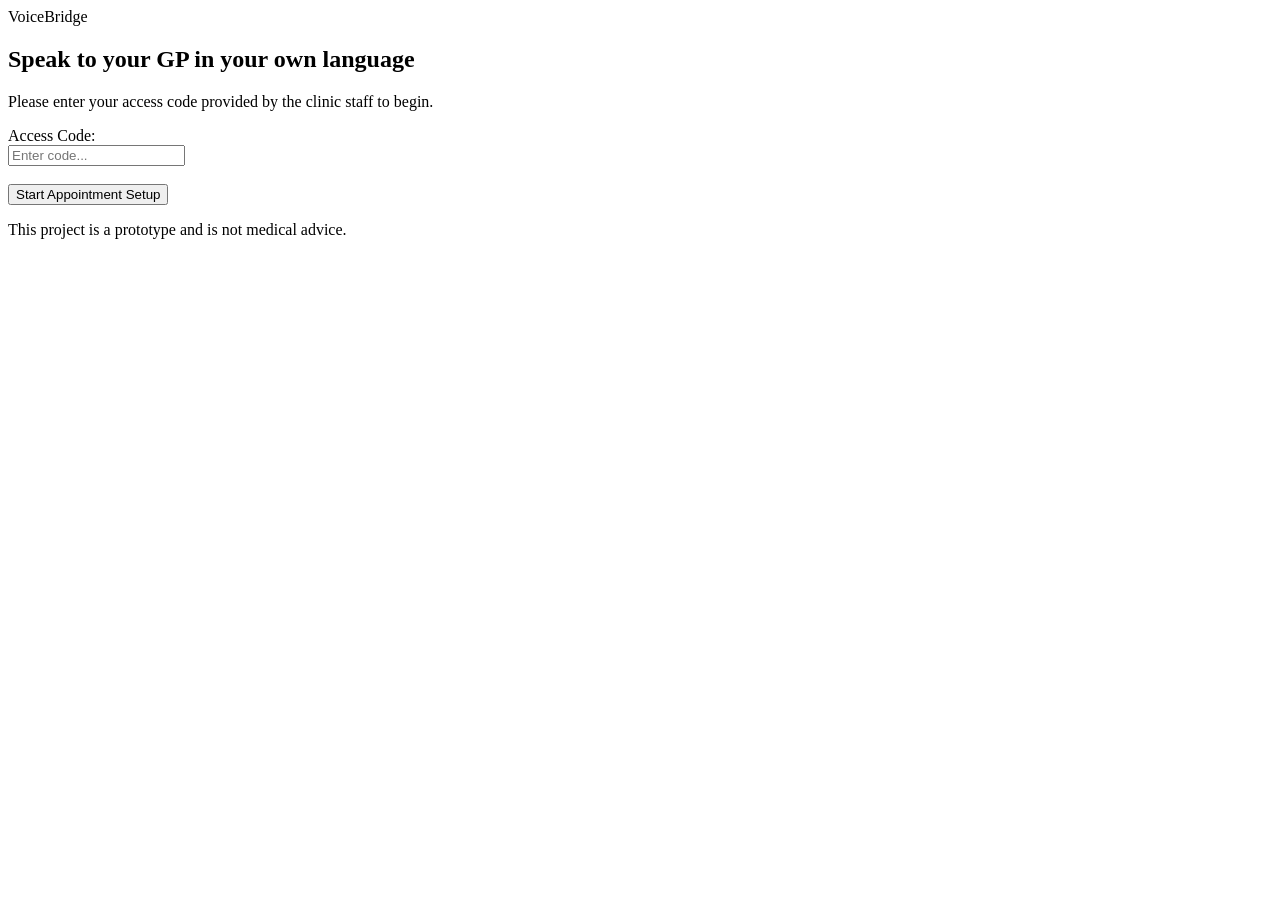
==== frontend/index.html @ 6bc1e1c5 "Add files via upload" ====
<!DOCTYPE html>
<html lang="en">
<head>
  <meta charset="UTF-8">
  <meta name="viewport" content="width=device-width, initial-scale=1.0">
  <link rel="stylesheet" href="styles.css">
  <title>VoiceBridge - Access</title>
</head>
<body>

  <!-- HEADER -->
  <header>
    <nav>
      <span>VoiceBridge</span>
    </nav>
  </header>



  <!-- MAIN CONTENT -->
  <main>
    <section id="access-section">
      <h1>Speak to your GP in your own language</h1>
      <p>Please enter your access code provided by the clinic staff to begin.</p>
      
      <form action="setup.html" method="GET">
        <label for="access-code">Access Code:</label><br>
        <input type="text" id="access-code" name="code" placeholder="Enter code..." required><br><br>
        <button type="submit">Start Appointment Setup</button>
      </form>
    </section>
  </main>



  <!-- FOOTER -->
  <footer>
    <p>This project is a prototype and is not medical advice.</p>
  </footer>

</body>
</html>
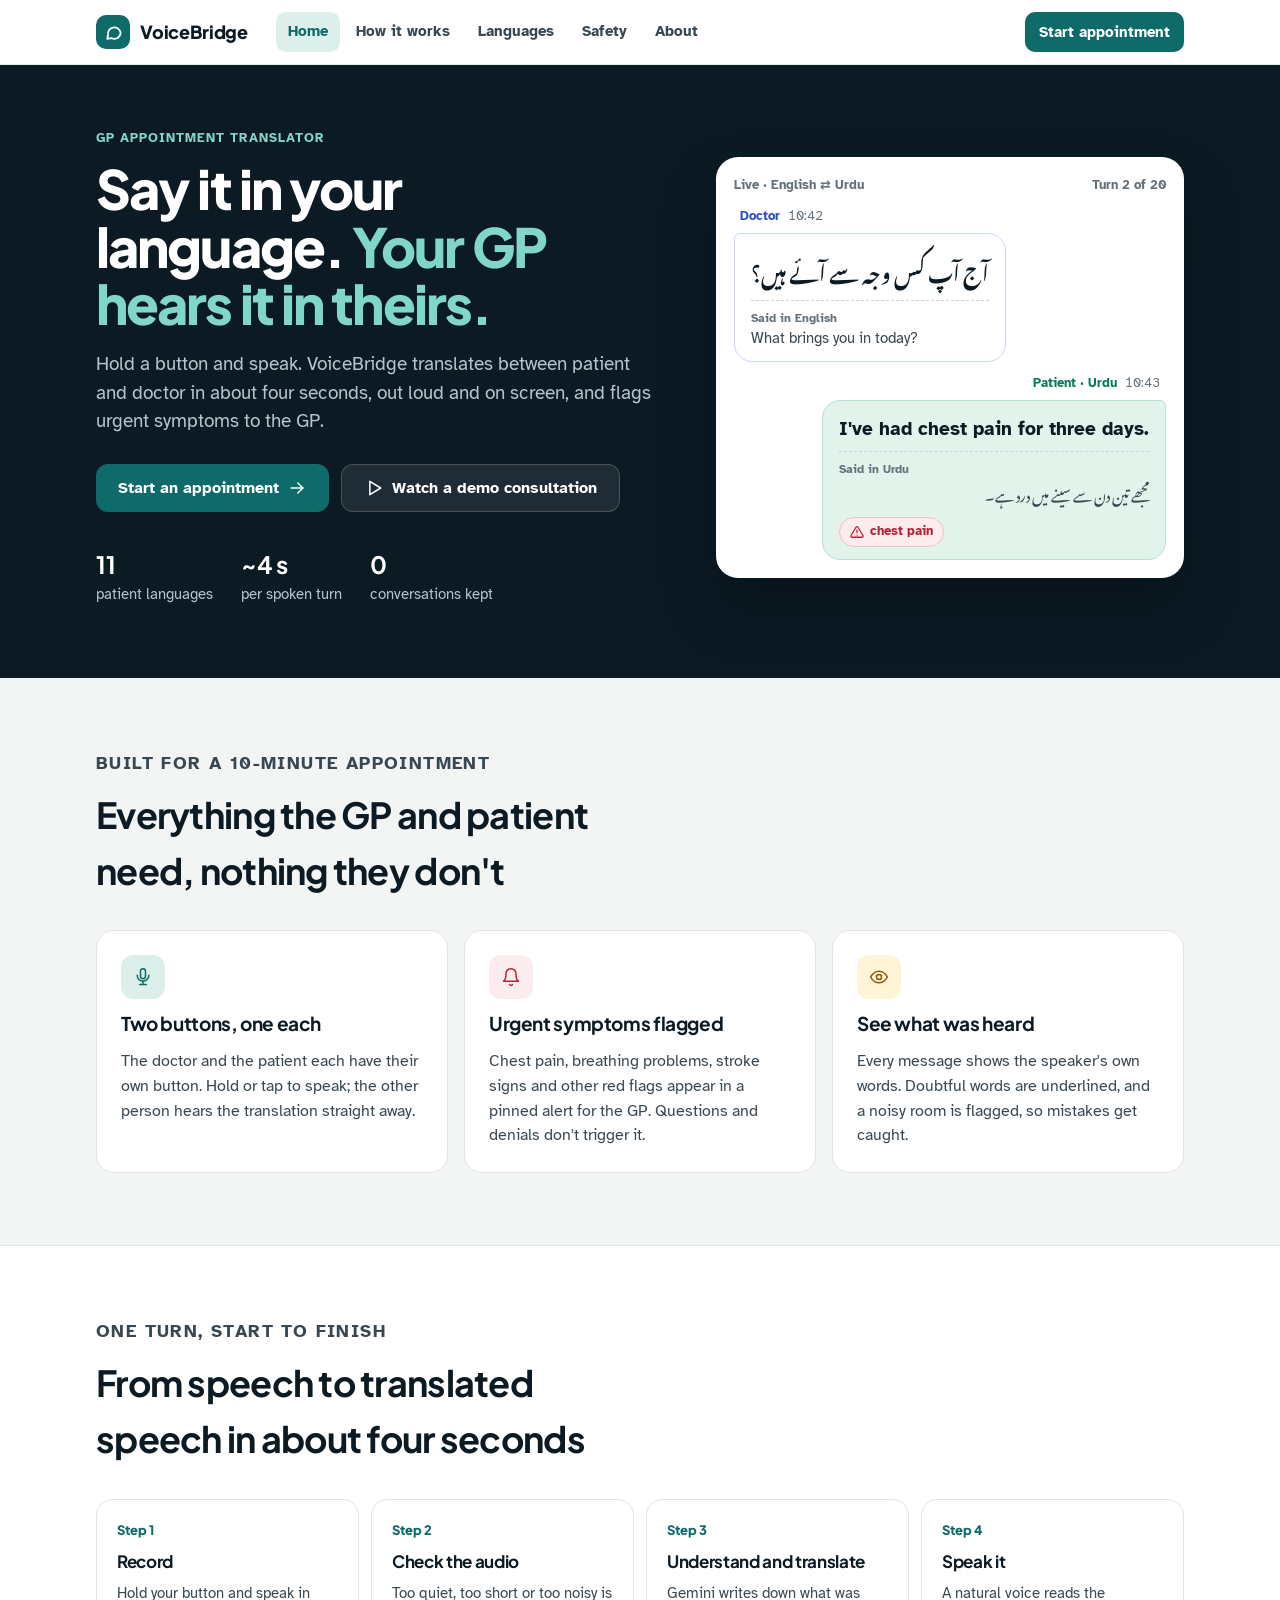
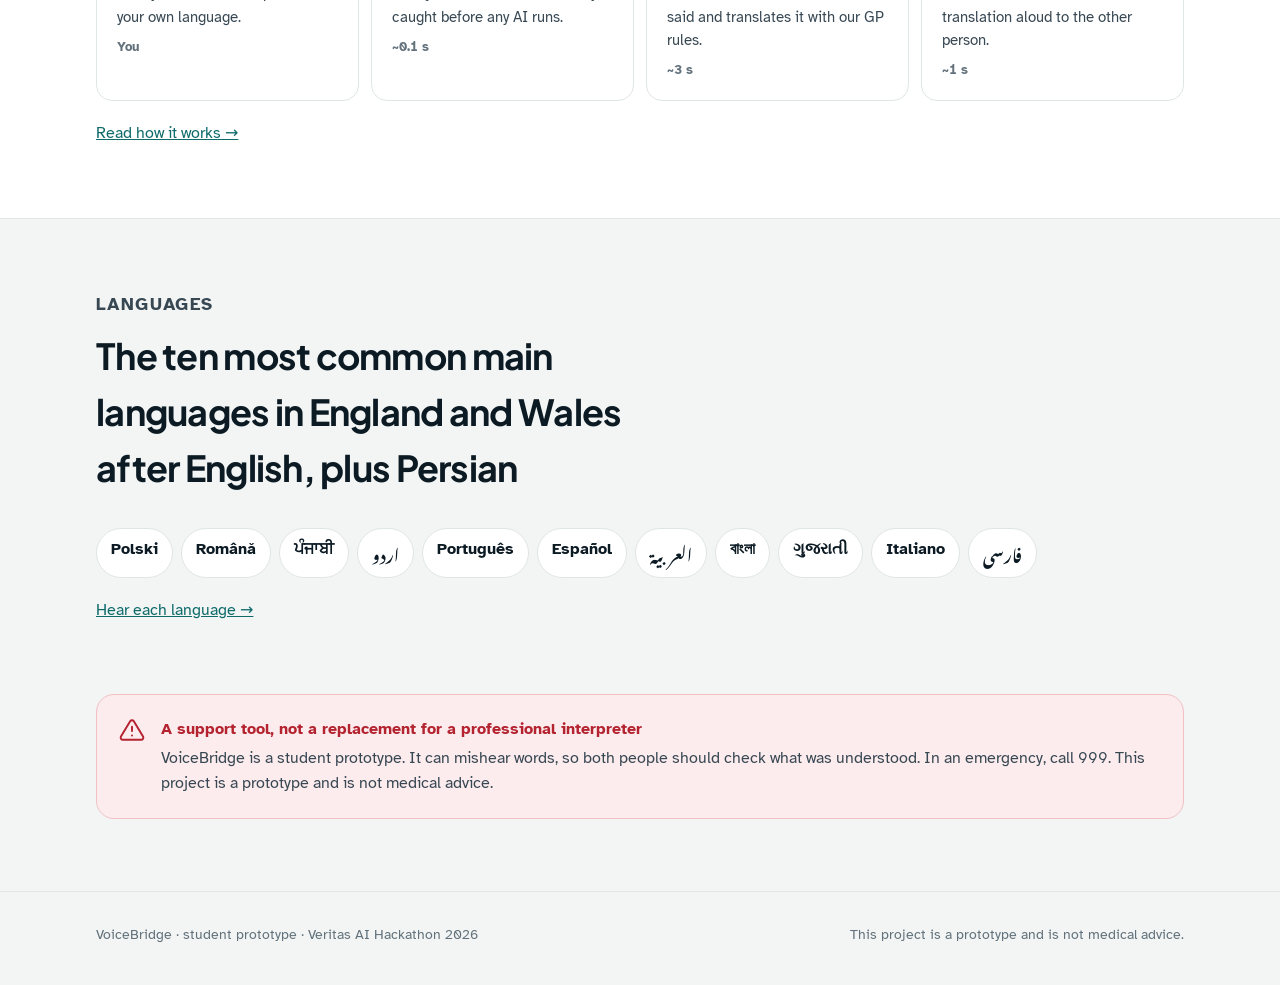
==== commit 815e06f2: "Frontend starting point + handoff guide; prompt fixes verified end to end - frontend/index.html: the" ====
--- a/frontend/index.html
+++ b/frontend/index.html
@@ -1,42 +1,944 @@
-<!DOCTYPE html>
-<html lang="en">
-<head>
-  <meta charset="UTF-8">
-  <meta name="viewport" content="width=device-width, initial-scale=1.0">
-  <link rel="stylesheet" href="styles.css">
-  <title>VoiceBridge - Access</title>
-</head>
-<body>
-
-  <!-- HEADER -->
-  <header>
-    <nav>
-      <span>VoiceBridge</span>
-    </nav>
-  </header>
-
-
-
-  <!-- MAIN CONTENT -->
-  <main>
-    <section id="access-section">
-      <h1>Speak to your GP in your own language</h1>
-      <p>Please enter your access code provided by the clinic staff to begin.</p>
-      
-      <form action="setup.html" method="GET">
-        <label for="access-code">Access Code:</label><br>
-        <input type="text" id="access-code" name="code" placeholder="Enter code..." required><br><br>
-        <button type="submit">Start Appointment Setup</button>
-      </form>
-    </section>
-  </main>
-
-
-
-  <!-- FOOTER -->
-  <footer>
-    <p>This project is a prototype and is not medical advice.</p>
-  </footer>
-
-</body>
-</html>+<!DOCTYPE html>
+<html lang="en">
+<head>
+<title>VoiceBridge Prototype</title>
+<meta name="claude:viewport-fit-sides" content="cover">
+<meta charset="UTF-8">
+<meta name="viewport" content="width=device-width, initial-scale=1, viewport-fit=cover">
+<link rel="preconnect" href="https://fonts.googleapis.com">
+<link rel="preconnect" href="https://fonts.gstatic.com" crossorigin>
+<link rel="stylesheet" href="https://fonts.googleapis.com/css2?family=Atkinson+Hyperlegible:wght@400;700&family=Plus+Jakarta+Sans:wght@500;600;700;800&family=Noto+Nastaliq+Urdu:wght@400;600&family=Noto+Sans+Arabic:wght@400;600&display=swap">
+<!--
+  VoiceBridge interactive prototype (multi-page). Demo mode by default.
+  USE_MOCK = false + serve as frontend/index.html from the backend = real API, mic and voices.
+  Pages (hash links): #home #how #languages #safety #about, app flow: #start #choose #consult #summary
+-->
+<style>
+/* Layout concept: a calm clinical product site; the appointment screen is a chat thread with a two-button dock. */
+:root{
+  --bg:#f2f5f4; --surface:#ffffff; --surface-2:#f7f9f8; --line:#dfe6e3; --line-2:#c9d4d0;
+  --ink:#0c1a24; --ink-2:#384853; --ink-3:#62717b;
+  --brand:#0f6b6a; --brand-2:#0a5453; --brand-soft:#dcefeb; --on-brand:#ffffff;
+  --doc:#2b4fbf; --doc-soft:#e9efff; --doc-line:#c9d6fb; --on-doc:#ffffff;
+  --pat:#0b7a5c; --pat-soft:#e2f3ec; --pat-line:#b9e0d0; --on-pat:#ffffff;
+  --urgent:#b42330; --urgent-soft:#fdecee; --urgent-line:#f1c0c5;
+  --warn:#865700; --warn-soft:#fff4d6; --warn-line:#efd9a0;
+  --rec:#d13c3c; --rec-soft:rgba(209,60,60,.14);
+  --hero:#0c1a24; --hero-ink:#ffffff; --hero-muted:#b6c4cd; --hero-accent:#7fd6c9; --hero-chip:rgba(255,255,255,.08);
+  --shadow:0 1px 2px rgba(12,26,36,.05),0 8px 24px rgba(12,26,36,.07);
+  --overlay:rgba(12,26,36,.45);
+  --focus:#e09b00;
+  --font:"Atkinson Hyperlegible",system-ui,-apple-system,"Segoe UI",Roboto,sans-serif;
+  --display:"Plus Jakarta Sans","Atkinson Hyperlegible",system-ui,sans-serif;
+  --rtl:"Noto Nastaliq Urdu","Noto Sans Arabic","Segoe UI",Tahoma,sans-serif;
+}
+@media (prefers-color-scheme: dark){ :root:not([data-theme="light"]){
+  --bg:#0b1418; --surface:#121e23; --surface-2:#17262c; --line:#24353c; --line-2:#31464e;
+  --ink:#e7eef0; --ink-2:#b4c3c9; --ink-3:#8698a1;
+  --brand:#41b6a9; --brand-2:#5ccabd; --brand-soft:#10302d; --on-brand:#06221f;
+  --doc:#8ea9ff; --doc-soft:#162140; --doc-line:#2b3c68; --on-doc:#0b1430;
+  --pat:#5fd0a9; --pat-soft:#0f2a22; --pat-line:#1f4a3b; --on-pat:#062019;
+  --urgent:#ff8b93; --urgent-soft:#3a1418; --urgent-line:#6b2a31;
+  --warn:#f2c25a; --warn-soft:#33270d; --warn-line:#5c4718;
+  --rec:#ff6b6b; --rec-soft:rgba(255,107,107,.16);
+  --hero:#0f2127; --hero-ink:#ffffff; --hero-muted:#a8bac2; --hero-accent:#7fd6c9; --hero-chip:rgba(255,255,255,.07);
+  --shadow:0 1px 2px rgba(0,0,0,.3),0 8px 24px rgba(0,0,0,.35); --overlay:rgba(0,0,0,.6); --focus:#ffc24d;
+  color-scheme:dark;
+}}
+:root[data-theme="dark"]{
+  --bg:#0b1418; --surface:#121e23; --surface-2:#17262c; --line:#24353c; --line-2:#31464e;
+  --ink:#e7eef0; --ink-2:#b4c3c9; --ink-3:#8698a1;
+  --brand:#41b6a9; --brand-2:#5ccabd; --brand-soft:#10302d; --on-brand:#06221f;
+  --doc:#8ea9ff; --doc-soft:#162140; --doc-line:#2b3c68; --on-doc:#0b1430;
+  --pat:#5fd0a9; --pat-soft:#0f2a22; --pat-line:#1f4a3b; --on-pat:#062019;
+  --urgent:#ff8b93; --urgent-soft:#3a1418; --urgent-line:#6b2a31;
+  --warn:#f2c25a; --warn-soft:#33270d; --warn-line:#5c4718;
+  --rec:#ff6b6b; --rec-soft:rgba(255,107,107,.16);
+  --hero:#0f2127; --hero-ink:#ffffff; --hero-muted:#a8bac2; --hero-accent:#7fd6c9; --hero-chip:rgba(255,255,255,.07);
+  --shadow:0 1px 2px rgba(0,0,0,.3),0 8px 24px rgba(0,0,0,.35); --overlay:rgba(0,0,0,.6); --focus:#ffc24d;
+  color-scheme:dark;
+}
+*{box-sizing:border-box}
+[hidden]{display:none!important}
+html{scroll-behavior:smooth}
+body{margin:0;background:var(--bg);color:var(--ink);font-family:var(--font);font-size:16px;line-height:1.55;-webkit-font-smoothing:antialiased}
+h1,h2,h3{font-family:var(--display);letter-spacing:-.02em;text-wrap:balance;margin:0;color:var(--ink)}
+p{margin:0}
+button{font:inherit;color:inherit;cursor:pointer;border:0;background:none;padding:0}
+a{color:var(--brand)}
+:focus-visible{outline:3px solid var(--focus);outline-offset:3px;border-radius:8px}
+.rtl,[dir="rtl"]{font-family:var(--rtl);line-height:2}
+.icon{width:20px;height:20px;flex:none;stroke:currentColor;fill:none;stroke-width:1.8;stroke-linecap:round;stroke-linejoin:round}
+.sr-only{position:absolute;width:1px;height:1px;overflow:hidden;clip:rect(0 0 0 0);white-space:nowrap}
+.wrap{max-width:1120px;margin:0 auto;padding-left:max(16px,env(safe-area-inset-left,0px));padding-right:max(16px,env(safe-area-inset-right,0px))}
+.view{display:none}
+.view.active{display:block}
+.muted{color:var(--ink-3)}
+.eyebrow{font-size:12.5px;font-weight:700;letter-spacing:.08em;text-transform:uppercase;color:var(--brand)}
+
+/* header */
+body::before{content:"";position:fixed;inset:0 0 auto;height:env(safe-area-inset-top,0px);z-index:30;background:var(--surface)}
+.site-head{position:sticky;top:env(safe-area-inset-top,0px);z-index:20;background:var(--surface);border-bottom:1px solid var(--line)}
+.site-head .wrap{display:flex;align-items:center;gap:16px;height:64px}
+.logo{display:flex;align-items:center;gap:10px;font-family:var(--display);font-weight:800;font-size:18px;color:var(--ink);text-decoration:none;letter-spacing:-.01em}
+.logo-mark{width:34px;height:34px;border-radius:10px;background:var(--brand);color:var(--on-brand);display:grid;place-items:center}
+.logo-mark .icon{width:19px;height:19px;stroke-width:2.2}
+.nav{display:flex;gap:4px;margin-left:12px}
+.nav a{padding:8px 12px;border-radius:10px;color:var(--ink-2);text-decoration:none;font-weight:700;font-size:15px}
+.nav a:hover{background:var(--surface-2);color:var(--ink)}
+.nav a[aria-current="page"]{color:var(--brand);background:var(--brand-soft)}
+.head-actions{margin-left:auto;display:flex;gap:8px;align-items:center}
+.menu-btn{display:none;width:42px;height:42px;border-radius:10px;border:1px solid var(--line-2);place-items:center}
+.mobile-nav{display:none;border-top:1px solid var(--line);background:var(--surface)}
+.mobile-nav.open{display:block}
+.mobile-nav a{display:block;padding:14px max(16px,env(safe-area-inset-left,0px));border-bottom:1px solid var(--line);color:var(--ink);text-decoration:none;font-weight:700}
+
+/* buttons */
+.btn{display:inline-flex;align-items:center;justify-content:center;gap:8px;min-height:48px;padding:0 22px;border-radius:12px;font-weight:700;font-size:16px;text-decoration:none;transition:background .15s,transform .05s,border-color .15s}
+.btn:active{transform:scale(.98)}
+.btn-primary{background:var(--brand);color:var(--on-brand)}
+.btn-primary:hover{background:var(--brand-2)}
+.btn-primary[disabled]{opacity:.6;cursor:wait}
+.btn-ghost{background:var(--surface);border:1px solid var(--line-2);color:var(--ink)}
+.btn-ghost:hover{border-color:var(--ink-3)}
+.btn-danger{background:var(--surface);border:1px solid var(--urgent-line);color:var(--urgent)}
+.btn-danger:hover{background:var(--urgent-soft)}
+.btn-sm{min-height:40px;padding:0 14px;font-size:14.5px;border-radius:10px}
+.btn-on-dark{background:var(--hero-chip);color:var(--hero-ink);border:1px solid rgba(255,255,255,.18)}
+.btn-on-dark:hover{background:rgba(255,255,255,.14)}
+.chip{display:inline-flex;align-items:center;gap:6px;min-height:30px;padding:0 12px;border-radius:999px;font-size:13px;font-weight:700;background:var(--surface);border:1px solid var(--line);color:var(--ink-2);white-space:nowrap}
+
+/* home */
+.hero{background:var(--hero);color:var(--hero-ink)}
+.hero .wrap{display:grid;grid-template-columns:1.1fr .9fr;gap:48px;align-items:center;padding-block:64px 72px}
+.hero h1{color:var(--hero-ink);font-size:clamp(34px,5vw,54px);line-height:1.06;letter-spacing:-.035em;font-weight:800}
+.hero h1 em{font-style:normal;color:var(--hero-accent)}
+.hero-sub{margin-top:18px;font-size:18.5px;color:var(--hero-muted);max-width:30em}
+.hero-cta{display:flex;gap:12px;flex-wrap:wrap;margin-top:28px}
+.hero-facts{display:flex;gap:28px;flex-wrap:wrap;margin-top:34px;color:var(--hero-muted);font-size:14.5px}
+.hero-facts strong{display:block;color:var(--hero-ink);font-family:var(--display);font-size:24px;letter-spacing:-.02em}
+.preview{background:var(--surface);color:var(--ink);border-radius:22px;padding:18px;box-shadow:0 30px 60px rgba(0,0,0,.25);display:flex;flex-direction:column;gap:12px}
+.preview-top{display:flex;justify-content:space-between;align-items:center;font-size:13px;color:var(--ink-3);font-weight:700}
+.section{padding-block:72px}
+.section-head{max-width:640px;margin-bottom:32px;display:grid;gap:10px}
+.section-head h2{font-size:clamp(26px,3.4vw,36px)}
+.section-head p{color:var(--ink-2);font-size:17.5px}
+.grid-3{display:grid;grid-template-columns:repeat(3,minmax(0,1fr));gap:16px}
+.grid-2{display:grid;grid-template-columns:repeat(2,minmax(0,1fr));gap:16px}
+.tile{background:var(--surface);border:1px solid var(--line);border-radius:18px;padding:24px;display:grid;gap:10px;align-content:start}
+.tile h3{font-size:19px}
+.tile p{color:var(--ink-2)}
+.tile-icon{width:44px;height:44px;border-radius:12px;display:grid;place-items:center;background:var(--brand-soft);color:var(--brand)}
+.tile-icon.red{background:var(--urgent-soft);color:var(--urgent)}
+.tile-icon.amber{background:var(--warn-soft);color:var(--warn)}
+.tile-icon.blue{background:var(--doc-soft);color:var(--doc)}
+.flow{display:grid;grid-template-columns:repeat(4,minmax(0,1fr));gap:12px;counter-reset:step}
+.flow-step{background:var(--surface);border:1px solid var(--line);border-radius:16px;padding:20px;display:grid;gap:8px;align-content:start;position:relative}
+.flow-step .n{font-family:var(--display);font-weight:800;font-size:13px;color:var(--brand)}
+.flow-step h3{font-size:17px}
+.flow-step p{color:var(--ink-2);font-size:15px}
+.flow-step .t{font-size:13px;font-weight:700;color:var(--ink-3);font-variant-numeric:tabular-nums}
+.lang-strip{display:flex;flex-wrap:wrap;gap:8px}
+.lang-pill{padding:8px 14px;border-radius:999px;background:var(--surface);border:1px solid var(--line);font-weight:700}
+.band{background:var(--surface);border-block:1px solid var(--line)}
+.callout{display:flex;gap:16px;align-items:flex-start;padding:22px;border-radius:18px;background:var(--urgent-soft);border:1px solid var(--urgent-line);color:var(--urgent)}
+.callout p{color:var(--ink-2)}
+.footer{padding-block:32px 40px;color:var(--ink-3);font-size:14px;border-top:1px solid var(--line)}
+.footer .wrap{display:flex;justify-content:space-between;gap:16px;flex-wrap:wrap}
+
+/* inner pages */
+.page-hero{padding-block:56px 24px}
+.page-hero h1{font-size:clamp(30px,4.4vw,44px);margin-top:8px}
+.page-hero p{margin-top:12px;color:var(--ink-2);font-size:18px;max-width:38em}
+.stat-row{display:grid;grid-template-columns:repeat(auto-fit,minmax(170px,1fr));gap:12px}
+.stat{background:var(--surface);border:1px solid var(--line);border-radius:16px;padding:18px}
+.stat small{display:block;color:var(--ink-3);font-size:13.5px}
+.stat strong{font-family:var(--display);font-size:26px;letter-spacing:-.02em;font-variant-numeric:tabular-nums}
+.compare{display:grid;grid-template-columns:repeat(2,minmax(0,1fr));gap:12px;margin-top:14px}
+.compare div{border-radius:12px;padding:12px 14px;font-size:14.5px}
+.compare .before{background:var(--urgent-soft);color:var(--urgent);border:1px solid var(--urgent-line)}
+.compare .after{background:var(--pat-soft);color:var(--pat);border:1px solid var(--pat-line)}
+.lang-cards{display:grid;grid-template-columns:repeat(auto-fill,minmax(250px,1fr));gap:12px}
+.lang-card{background:var(--surface);border:1px solid var(--line);border-radius:16px;padding:18px;display:grid;gap:8px;align-content:start}
+.lang-card .top{display:flex;justify-content:space-between;align-items:baseline;gap:8px}
+.lang-card .native{font-size:24px;font-weight:700}
+.lang-card .rank{font-size:12.5px;color:var(--ink-3);font-weight:700;font-variant-numeric:tabular-nums}
+.lang-card .meta{font-size:13.5px;color:var(--ink-3)}
+.phrase{background:var(--surface-2);border:1px solid var(--line);border-radius:12px;padding:10px 12px;font-size:17px;min-height:52px}
+.lang-card .btn{justify-self:start}
+.limits{display:grid;gap:10px}
+.limit{display:flex;gap:12px;align-items:flex-start;background:var(--surface);border:1px solid var(--line);border-radius:14px;padding:14px 16px}
+.limit .icon{color:var(--warn);margin-top:3px}
+.limit p{color:var(--ink-2)}
+.credits{display:grid;grid-template-columns:repeat(auto-fit,minmax(240px,1fr));gap:10px}
+.credit{background:var(--surface);border:1px solid var(--line);border-radius:14px;padding:14px 16px;font-size:14.5px;color:var(--ink-2)}
+.credit b{display:block;color:var(--ink);font-size:15.5px}
+
+/* app flow */
+.app-page{padding-block:40px 64px}
+.form-card{max-width:440px;margin:0 auto;background:var(--surface);border:1px solid var(--line);border-radius:22px;padding:32px;box-shadow:var(--shadow);display:grid;gap:6px}
+.form-card h1{font-size:26px}
+.label{font-weight:700;font-size:14px;margin-top:18px}
+.input-wrap{position:relative;margin-top:6px}
+.input-wrap .icon{position:absolute;left:14px;top:50%;transform:translateY(-50%);color:var(--ink-3)}
+.input{width:100%;height:52px;border-radius:12px;border:1.5px solid var(--line-2);background:var(--surface-2);color:var(--ink);padding:0 14px 0 44px;font:inherit;font-size:17px;letter-spacing:.06em}
+.input:focus{outline:none;border-color:var(--brand);box-shadow:0 0 0 4px var(--brand-soft)}
+.hint-box{margin-top:12px;font-size:13.5px;color:var(--ink-3);background:var(--surface-2);border:1px dashed var(--line-2);border-radius:10px;padding:10px 12px}
+.field-error{margin-top:12px;padding:10px 12px;border-radius:10px;background:var(--urgent-soft);border:1px solid var(--urgent-line);color:var(--urgent);font-size:14.5px}
+.form-card .btn{margin-top:16px;width:100%}
+.choose-head{display:flex;justify-content:space-between;align-items:flex-end;gap:16px;flex-wrap:wrap;margin-bottom:20px}
+.choose-head h1{font-size:clamp(26px,3.6vw,34px);margin-top:6px}
+.search{position:relative;width:280px;max-width:100%}
+.search .icon{position:absolute;left:12px;top:50%;transform:translateY(-50%);color:var(--ink-3);width:18px;height:18px}
+.search input{width:100%;height:44px;border-radius:12px;border:1.5px solid var(--line-2);background:var(--surface);color:var(--ink);padding:0 12px 0 38px;font:inherit}
+.search input:focus{outline:none;border-color:var(--brand);box-shadow:0 0 0 4px var(--brand-soft)}
+.lang-grid{display:grid;grid-template-columns:repeat(auto-fill,minmax(190px,1fr));gap:12px}
+.lang-opt{position:relative;text-align:left;padding:16px 18px;border-radius:16px;background:var(--surface);border:1.5px solid var(--line);min-height:92px;display:flex;flex-direction:column;justify-content:space-between;gap:4px}
+.lang-opt:hover{border-color:var(--line-2)}
+.lang-opt .native{font-size:23px;font-weight:700;line-height:1.35}
+.lang-opt .english{font-size:14px;color:var(--ink-3)}
+.lang-opt .tick{position:absolute;top:12px;right:12px;width:24px;height:24px;border-radius:50%;background:var(--brand);color:var(--on-brand);display:none;place-items:center}
+.lang-opt .tick .icon{width:14px;height:14px;stroke-width:3}
+.lang-opt[aria-checked="true"]{border-color:var(--brand);box-shadow:0 0 0 4px var(--brand-soft)}
+.lang-opt[aria-checked="true"] .tick{display:grid}
+.choose-foot{display:flex;align-items:center;justify-content:space-between;gap:16px;flex-wrap:wrap;margin-top:24px;padding-top:20px;border-top:1px solid var(--line)}
+.pair{display:flex;align-items:center;gap:10px;font-weight:700;flex-wrap:wrap}
+.pair .side{padding:8px 14px;border-radius:12px;background:var(--surface);border:1px solid var(--line)}
+.pair .doc{color:var(--doc)} .pair .pat{color:var(--pat)}
+
+/* consult: fills the screen so the button dock always sits at the bottom */
+#v-consult.active{display:flex;flex-direction:column;min-height:calc(100dvh - 64px - env(safe-area-inset-top,0px) - env(safe-area-inset-bottom,0px))}
+#v-consult > .wrap{flex:1;width:100%}
+#v-consult .bar{position:sticky;top:calc(env(safe-area-inset-top,0px) + 64px);z-index:10;background:var(--bg);border-bottom:1px solid var(--line)}
+#v-consult .bar .wrap{display:flex;align-items:center;gap:10px;min-height:56px;flex-wrap:wrap;padding-block:8px}
+.live{width:8px;height:8px;border-radius:50%;background:var(--pat);box-shadow:0 0 0 4px var(--pat-soft)}
+.bar-right{margin-left:auto;display:flex;gap:8px;align-items:center}
+.turns.low{color:var(--warn);border-color:var(--warn-line);background:var(--warn-soft)}
+.urgent-banner{display:flex;align-items:flex-start;gap:12px;margin-top:12px;background:var(--urgent-soft);border:1px solid var(--urgent-line);color:var(--urgent);padding:12px 14px;border-radius:14px}
+.urgent-banner b{display:block}
+.urgent-banner .x{margin-left:auto;width:34px;height:34px;border-radius:8px;display:grid;place-items:center;color:var(--urgent)}
+.thread{max-width:860px;margin:0 auto;display:flex;flex-direction:column;gap:14px;padding-block:20px 24px;min-height:42vh}
+.empty{margin:auto;text-align:center;max-width:460px;padding:28px 8px;color:var(--ink-2);display:grid;gap:10px;justify-items:center}
+.empty-art{width:80px;height:80px;border-radius:24px;background:var(--brand-soft);color:var(--brand);display:grid;place-items:center}
+.empty-art .icon{width:38px;height:38px;stroke-width:1.6}
+.empty h2{font-size:22px}
+.how-list{display:grid;gap:8px;margin-top:6px;text-align:left;width:100%}
+.how-list div{display:flex;gap:10px;align-items:center;background:var(--surface);border:1px solid var(--line);border-radius:12px;padding:10px 12px;font-size:14.5px}
+.num{width:22px;height:22px;flex:none;border-radius:50%;background:var(--ink);color:var(--surface);font-size:12px;font-weight:700;display:grid;place-items:center}
+.msg{display:flex;flex-direction:column;max-width:min(640px,90%);animation:rise .25s ease-out}
+.msg.doctor{align-self:flex-start}
+.msg.patient{align-self:flex-end;align-items:flex-end}
+@keyframes rise{from{transform:translateY(8px)}to{transform:none}}
+.msg-meta{display:flex;align-items:center;gap:8px;font-size:12.5px;color:var(--ink-3);margin:0 6px 6px;font-variant-numeric:tabular-nums}
+.who{font-weight:700}
+.doctor .who{color:var(--doc)} .patient .who{color:var(--pat)}
+.bubble{padding:14px 16px 12px;border-radius:18px;border:1px solid;width:100%}
+.doctor .bubble{background:var(--surface);border-color:var(--doc-line);border-top-left-radius:6px}
+.patient .bubble{background:var(--pat-soft);border-color:var(--pat-line);border-top-right-radius:6px}
+.translation{font-size:19px;line-height:1.5;font-weight:700}
+.translation[dir="rtl"]{font-size:21px;line-height:2.1;font-weight:600}
+.original{margin-top:8px;padding-top:8px;border-top:1px dashed var(--line-2);font-size:14.5px;color:var(--ink-2)}
+.original-label{display:block;font-size:12px;font-weight:700;color:var(--ink-3);font-family:var(--font);line-height:1.5}
+mark.unclear{background:var(--warn-soft);color:inherit;text-decoration:underline dotted var(--warn) 2px;text-underline-offset:4px;border-radius:4px;padding:0 2px}
+.flags{display:flex;flex-wrap:wrap;gap:6px;margin-top:10px}
+.flag{display:inline-flex;align-items:center;gap:6px;font-size:12.5px;font-weight:700;padding:4px 10px;border-radius:999px;border:1px solid}
+.flag .icon{width:14px;height:14px;stroke-width:2.2}
+.flag.urgent{background:var(--urgent-soft);border-color:var(--urgent-line);color:var(--urgent)}
+.flag.warn{background:var(--warn-soft);border-color:var(--warn-line);color:var(--warn)}
+.msg-actions{display:flex;gap:4px;margin:6px 2px 0;flex-wrap:wrap}
+.link-btn{display:inline-flex;align-items:center;gap:6px;min-height:32px;padding:0 10px;border-radius:8px;font-size:13px;font-weight:700;color:var(--ink-2)}
+.link-btn:hover{background:var(--surface)}
+.link-btn .icon{width:16px;height:16px}
+.typing{display:inline-flex;align-items:center;gap:10px;padding:12px 16px;border-radius:18px;background:var(--surface);border:1px solid var(--line);font-size:14px;color:var(--ink-3)}
+.dots{display:inline-flex;gap:4px}
+.dots i{width:7px;height:7px;border-radius:50%;background:var(--ink-3);animation:bounce 1s infinite}
+.dots i:nth-child(2){animation-delay:.15s}.dots i:nth-child(3){animation-delay:.3s}
+@keyframes bounce{0%,60%,100%{transform:translateY(0)}30%{transform:translateY(-5px)}}
+.note{align-self:center;font-size:13.5px;color:var(--ink-2);background:var(--surface);border:1px solid var(--line);padding:8px 14px;border-radius:999px;display:flex;gap:8px;align-items:center;text-align:center;max-width:100%}
+.note.error{color:var(--urgent);border-color:var(--urgent-line);background:var(--urgent-soft)}
+.dock{position:sticky;bottom:0;z-index:10;background:var(--surface);border-top:1px solid var(--line);padding-bottom:env(safe-area-inset-bottom,0px)}
+.dock-buttons{display:grid;grid-template-columns:1fr 1fr;gap:12px;padding-block:12px;max-width:892px}
+.speak{position:relative;display:flex;align-items:center;gap:14px;padding:12px 16px 12px 12px;border-radius:20px;border:1.5px solid;text-align:left;min-height:84px;touch-action:none;-webkit-user-select:none;user-select:none;-webkit-touch-callout:none;transition:background .15s,border-color .15s,opacity .15s}
+.speak.doctor{background:var(--doc-soft);border-color:var(--doc-line)}
+.speak.patient{background:var(--pat-soft);border-color:var(--pat-line);flex-direction:row-reverse;text-align:right;padding:12px 12px 12px 16px}
+.speak[disabled]{opacity:.45;cursor:not-allowed}
+.mic{position:relative;width:60px;height:60px;flex:none;border-radius:50%;display:grid;place-items:center;transition:transform .15s,background .15s}
+.doctor .mic{background:var(--doc);color:var(--on-doc)}
+.patient .mic{background:var(--pat);color:var(--on-pat)}
+.mic .icon{width:26px;height:26px;stroke-width:2}
+.speak-text{min-width:0;flex:1;display:flex;flex-direction:column}
+.patient .speak-text{align-items:flex-end}
+.speak-who{font-family:var(--display);font-weight:700;font-size:16px;line-height:1.3;display:block}
+.speak-who .tag{font-family:var(--font);font-weight:400;color:var(--ink-3);font-size:14px}
+.speak-hint{display:block;font-size:13.5px;color:var(--ink-2);margin-top:2px}
+.speak-hint[dir="rtl"]{font-size:14px;line-height:1.9}
+.meter{display:none;align-items:center;gap:3px;height:22px;margin-top:4px}
+.meter i{width:4px;height:4px;border-radius:2px;background:var(--rec);transition:height .08s}
+.speak.recording{background:var(--surface);border-color:var(--rec);box-shadow:0 0 0 5px var(--rec-soft)}
+.speak.recording .mic{background:var(--rec);color:#fff;transform:scale(1.05)}
+.speak.recording .mic::before,.speak.recording .mic::after{content:"";position:absolute;inset:0;border-radius:50%;border:2px solid var(--rec);animation:ring 1.5s ease-out infinite}
+.speak.recording .mic::after{animation-delay:.75s}
+.speak.recording .meter{display:flex}
+.speak.recording .speak-hint{color:var(--rec);font-weight:700}
+@keyframes ring{0%{transform:scale(1);opacity:.6}100%{transform:scale(1.8);opacity:0}}
+.demo-bar{display:flex;align-items:center;justify-content:center;gap:10px;flex-wrap:wrap;font-size:13.5px;color:var(--ink-3);padding-bottom:10px}
+
+/* summary */
+.sum-grid{display:grid;grid-template-columns:repeat(2,minmax(0,1fr));gap:16px;margin-top:16px}
+.sum-card{background:var(--surface);border:1px solid var(--line);border-radius:20px;padding:22px;display:grid;gap:14px;align-content:start}
+.sum-card-head{display:flex;align-items:center;justify-content:space-between;gap:10px}
+.sum-card h2{font-size:18px;display:flex;align-items:center;gap:8px}
+.badge{font-size:12px;font-weight:700;padding:4px 10px;border-radius:999px}
+.for-doc{background:var(--doc-soft);color:var(--doc)} .for-pat{background:var(--pat-soft);color:var(--pat)}
+.sum-body{white-space:pre-wrap;background:var(--surface-2);border:1px solid var(--line);border-radius:12px;padding:16px;font-size:16px;line-height:1.7;min-height:170px}
+.sum-body[dir="rtl"]{line-height:2.2}
+.privacy{display:flex;align-items:center;gap:10px;margin-top:16px;padding:12px 16px;border-radius:12px;background:var(--brand-soft);color:var(--brand-2);font-size:14.5px}
+.skeleton{background:var(--line);border-radius:6px;height:14px;margin:8px 0;animation:pulse 1.2s ease-in-out infinite}
+@keyframes pulse{50%{opacity:.5}}
+
+/* modal (the viewer blocks confirm(), so confirmation is built into the page) */
+.modal{position:fixed;inset:0;z-index:50;background:var(--overlay);display:grid;place-items:center;padding:max(16px,env(safe-area-inset-left,0px))}
+.modal-card{background:var(--surface);border:1px solid var(--line);border-radius:20px;max-width:420px;width:100%;padding:24px;display:grid;gap:10px;box-shadow:var(--shadow)}
+.modal-card h2{font-size:21px}
+.modal-actions{display:flex;gap:10px;justify-content:flex-end;flex-wrap:wrap;margin-top:8px}
+.toast{position:fixed;left:50%;bottom:calc(20px + env(safe-area-inset-bottom,0px));transform:translateX(-50%);z-index:60;background:var(--ink);color:var(--surface);padding:10px 16px;border-radius:999px;font-size:14px;font-weight:700}
+
+@media (max-width:900px){
+  .hero .wrap{grid-template-columns:1fr;padding-block:40px 48px}
+  .grid-3{grid-template-columns:1fr}
+  .flow{grid-template-columns:repeat(2,minmax(0,1fr))}
+  .sum-grid,.grid-2,.compare{grid-template-columns:1fr}
+  .nav{display:none}
+  .menu-btn{display:grid}
+  .head-actions .btn-primary{display:none}
+}
+@media (max-width:560px){
+  .flow{grid-template-columns:1fr}
+  .section{padding-block:48px}
+  .dock-buttons{gap:8px}
+  .speak,.speak.patient{flex-direction:column;align-items:center;text-align:center;padding:12px 8px;gap:8px;min-height:auto}
+  .patient .speak-text,.speak-text{align-items:center}
+  .meter{justify-content:center}
+  .translation{font-size:17px}
+  .msg{max-width:94%}
+  .pair-full,.tl{display:none}
+  .form-card{padding:22px}
+}
+@media (prefers-reduced-motion:reduce){*{animation:none!important;transition:none!important;scroll-behavior:auto!important}}
+</style>
+</head>
+<body>
+
+<svg width="0" height="0" style="position:absolute" aria-hidden="true">
+  <symbol id="i-mic" viewBox="0 0 24 24"><rect x="9" y="2" width="6" height="12" rx="3"/><path d="M5 10a7 7 0 0 0 14 0"/><path d="M12 17v4"/><path d="M8 21h8"/></symbol>
+  <symbol id="i-lock" viewBox="0 0 24 24"><rect x="4" y="11" width="16" height="10" rx="2"/><path d="M8 11V7a4 4 0 0 1 8 0v4"/></symbol>
+  <symbol id="i-arrow" viewBox="0 0 24 24"><path d="M5 12h14"/><path d="m13 6 6 6-6 6"/></symbol>
+  <symbol id="i-back" viewBox="0 0 24 24"><path d="M19 12H5"/><path d="m11 18-6-6 6-6"/></symbol>
+  <symbol id="i-check" viewBox="0 0 24 24"><path d="m5 12 5 5 9-10"/></symbol>
+  <symbol id="i-alert" viewBox="0 0 24 24"><path d="M10.3 3.9 1.8 18a2 2 0 0 0 1.7 3h17a2 2 0 0 0 1.7-3L13.7 3.9a2 2 0 0 0-3.4 0z"/><path d="M12 9v4"/><path d="M12 17h.01"/></symbol>
+  <symbol id="i-x" viewBox="0 0 24 24"><path d="M18 6 6 18"/><path d="m6 6 12 12"/></symbol>
+  <symbol id="i-play" viewBox="0 0 24 24"><path d="M7 4v16l13-8z"/></symbol>
+  <symbol id="i-volume" viewBox="0 0 24 24"><path d="M11 5 6 9H3v6h3l5 4z"/><path d="M15.5 8.5a5 5 0 0 1 0 7"/><path d="M18.5 5.5a9 9 0 0 1 0 13"/></symbol>
+  <symbol id="i-redo" viewBox="0 0 24 24"><path d="M3 12a9 9 0 1 0 3-6.7L3 8"/><path d="M3 3v5h5"/></symbol>
+  <symbol id="i-globe" viewBox="0 0 24 24"><circle cx="12" cy="12" r="9"/><path d="M3 12h18"/><path d="M12 3a14 14 0 0 1 0 18a14 14 0 0 1 0-18"/></symbol>
+  <symbol id="i-shield" viewBox="0 0 24 24"><path d="M12 3 4 6v6c0 5 3.5 8 8 9 4.5-1 8-4 8-9V6z"/><path d="m9 12 2 2 4-4"/></symbol>
+  <symbol id="i-bell" viewBox="0 0 24 24"><path d="M6 8a6 6 0 0 1 12 0c0 7 3 9 3 9H3s3-2 3-9"/><path d="M10.3 21a1.9 1.9 0 0 0 3.4 0"/></symbol>
+  <symbol id="i-search" viewBox="0 0 24 24"><circle cx="11" cy="11" r="7"/><path d="m21 21-4.3-4.3"/></symbol>
+  <symbol id="i-copy" viewBox="0 0 24 24"><rect x="9" y="9" width="12" height="12" rx="2"/><path d="M5 15H4a1 1 0 0 1-1-1V4a1 1 0 0 1 1-1h10a1 1 0 0 1 1 1v1"/></symbol>
+  <symbol id="i-stop" viewBox="0 0 24 24"><rect x="5" y="5" width="14" height="14" rx="3"/></symbol>
+  <symbol id="i-steth" viewBox="0 0 24 24"><path d="M6 3v6a5 5 0 0 0 10 0V3"/><path d="M11 14v2a5 5 0 0 0 10 0v-1"/><circle cx="21" cy="13" r="1.5"/></symbol>
+  <symbol id="i-chat" viewBox="0 0 24 24"><path d="M21 12a8 8 0 0 1-11.8 7L4 20l1.1-4.6A8 8 0 1 1 21 12z"/></symbol>
+  <symbol id="i-noise" viewBox="0 0 24 24"><path d="M2 12h2"/><path d="M6 8v8"/><path d="M10 5v14"/><path d="M14 9v6"/><path d="M18 7v10"/><path d="M22 12h-2"/></symbol>
+  <symbol id="i-plus" viewBox="0 0 24 24"><path d="M12 5v14"/><path d="M5 12h14"/></symbol>
+  <symbol id="i-menu" viewBox="0 0 24 24"><path d="M4 7h16"/><path d="M4 12h16"/><path d="M4 17h16"/></symbol>
+  <symbol id="i-book" viewBox="0 0 24 24"><path d="M4 5a2 2 0 0 1 2-2h13v16H6a2 2 0 0 0-2 2z"/><path d="M4 19V5"/></symbol>
+  <symbol id="i-clock" viewBox="0 0 24 24"><circle cx="12" cy="12" r="9"/><path d="M12 7v5l3 2"/></symbol>
+  <symbol id="i-eye" viewBox="0 0 24 24"><path d="M2 12s3.5-7 10-7 10 7 10 7-3.5 7-10 7S2 12 2 12z"/><circle cx="12" cy="12" r="3"/></symbol>
+  <symbol id="i-history" viewBox="0 0 24 24"><path d="M3 12a9 9 0 1 0 3-6.7"/><path d="M3 4v4h4"/><path d="M12 8v4l3 2"/></symbol>
+</svg>
+
+<header class="site-head">
+  <div class="wrap">
+    <a class="logo" href="#home"><span class="logo-mark"><svg class="icon"><use href="#i-chat"/></svg></span>VoiceBridge</a>
+    <nav class="nav" aria-label="Main">
+      <a href="#home" data-nav="home">Home</a>
+      <a href="#how" data-nav="how">How it works</a>
+      <a href="#languages" data-nav="languages">Languages</a>
+      <a href="#safety" data-nav="safety">Safety</a>
+      <a href="#about" data-nav="about">About</a>
+    </nav>
+    <div class="head-actions">
+      <a class="btn btn-primary btn-sm" href="#start">Start appointment</a>
+      <button class="menu-btn" id="menu-btn" aria-expanded="false" aria-controls="mobile-nav" aria-label="Open menu"><svg class="icon"><use href="#i-menu"/></svg></button>
+    </div>
+  </div>
+  <nav class="mobile-nav" id="mobile-nav" aria-label="Main (mobile)">
+    <a href="#home">Home</a><a href="#how">How it works</a><a href="#languages">Languages</a><a href="#safety">Safety</a><a href="#about">About</a><a href="#start">Start appointment</a>
+  </nav>
+</header>
+
+<main>
+<!-- ============ HOME ============ -->
+<section class="view" id="v-home" aria-labelledby="home-title">
+  <div class="hero">
+    <div class="wrap">
+      <div>
+        <p class="eyebrow" style="color:var(--hero-accent)">GP appointment translator</p>
+        <h1 id="home-title" style="margin-top:12px">Say it in your language. <em>Your GP hears it in theirs.</em></h1>
+        <p class="hero-sub">Hold a button and speak. VoiceBridge translates between patient and doctor in about four seconds, out loud and on screen, and flags urgent symptoms to the GP.</p>
+        <div class="hero-cta">
+          <a class="btn btn-primary" href="#start">Start an appointment <svg class="icon"><use href="#i-arrow"/></svg></a>
+          <button class="btn btn-on-dark" id="hero-demo"><svg class="icon"><use href="#i-play"/></svg>Watch a demo consultation</button>
+        </div>
+        <div class="hero-facts">
+          <div><strong>11</strong>patient languages</div>
+          <div><strong>~4 s</strong>per spoken turn</div>
+          <div><strong>0</strong>conversations kept</div>
+        </div>
+      </div>
+      <div class="preview" aria-label="Example of a translated exchange">
+        <div class="preview-top"><span>Live · English ⇄ Urdu</span><span>Turn 2 of 20</span></div>
+        <div class="msg doctor" style="max-width:100%">
+          <div class="msg-meta"><span class="who">Doctor</span><span>10:42</span></div>
+          <div class="bubble"><div class="translation" dir="rtl">آج آپ کس وجہ سے آئے ہیں؟</div><div class="original"><span class="original-label">Said in English</span>What brings you in today?</div></div>
+        </div>
+        <div class="msg patient" style="max-width:100%">
+          <div class="msg-meta"><span class="who">Patient · Urdu</span><span>10:43</span></div>
+          <div class="bubble"><div class="translation">I've had chest pain for three days.</div><div class="original" dir="rtl"><span class="original-label" dir="ltr">Said in Urdu</span>مجھے تین دن سے سینے میں درد ہے۔</div>
+            <div class="flags"><span class="flag urgent"><svg class="icon"><use href="#i-alert"/></svg>chest pain</span></div></div>
+        </div>
+      </div>
+    </div>
+  </div>
+
+  <div class="section"><div class="wrap">
+    <div class="section-head"><p class="eyebrow">Built for a 10-minute appointment</p><h2>Everything the GP and patient need, nothing they don't</h2></div>
+    <div class="grid-3">
+      <div class="tile"><span class="tile-icon"><svg class="icon"><use href="#i-mic"/></svg></span><h3>Two buttons, one each</h3><p>The doctor and the patient each have their own button. Hold or tap to speak; the other person hears the translation straight away.</p></div>
+      <div class="tile"><span class="tile-icon red"><svg class="icon"><use href="#i-bell"/></svg></span><h3>Urgent symptoms flagged</h3><p>Chest pain, breathing problems, stroke signs and other red flags appear in a pinned alert for the GP. Questions and denials don't trigger it.</p></div>
+      <div class="tile"><span class="tile-icon amber"><svg class="icon"><use href="#i-eye"/></svg></span><h3>See what was heard</h3><p>Every message shows the speaker's own words. Doubtful words are underlined, and a noisy room is flagged, so mistakes get caught.</p></div>
+    </div>
+  </div></div>
+
+  <div class="band"><div class="section"><div class="wrap">
+    <div class="section-head"><p class="eyebrow">One turn, start to finish</p><h2>From speech to translated speech in about four seconds</h2></div>
+    <div class="flow">
+      <div class="flow-step"><span class="n">Step 1</span><h3>Record</h3><p>Hold your button and speak in your own language.</p><span class="t">You</span></div>
+      <div class="flow-step"><span class="n">Step 2</span><h3>Check the audio</h3><p>Too quiet, too short or too noisy is caught before any AI runs.</p><span class="t">~0.1 s</span></div>
+      <div class="flow-step"><span class="n">Step 3</span><h3>Understand and translate</h3><p>Gemini writes down what was said and translates it with our GP rules.</p><span class="t">~3 s</span></div>
+      <div class="flow-step"><span class="n">Step 4</span><h3>Speak it</h3><p>A natural voice reads the translation aloud to the other person.</p><span class="t">~1 s</span></div>
+    </div>
+    <p style="margin-top:20px"><a href="#how">Read how it works <span aria-hidden="true">→</span></a></p>
+  </div></div></div>
+
+  <div class="section"><div class="wrap">
+    <div class="section-head"><p class="eyebrow">Languages</p><h2>The ten most common main languages in England and Wales after English, plus Persian</h2></div>
+    <div class="lang-strip" id="home-langs"></div>
+    <p style="margin-top:20px"><a href="#languages">Hear each language <span aria-hidden="true">→</span></a></p>
+  </div></div>
+
+  <div class="section" style="padding-top:0"><div class="wrap">
+    <div class="callout"><svg class="icon" style="width:26px;height:26px"><use href="#i-alert"/></svg><div style="display:grid;gap:4px"><b>A support tool, not a replacement for a professional interpreter</b><p>VoiceBridge is a student prototype. It can mishear words, so both people should check what was understood. In an emergency, call 999. This project is a prototype and is not medical advice.</p></div></div>
+  </div></div>
+</section>
+
+<!-- ============ HOW IT WORKS ============ -->
+<section class="view" id="v-how" aria-labelledby="how-title">
+  <div class="wrap page-hero"><p class="eyebrow">How it works</p><h1 id="how-title">What happens when you press the button</h1><p>VoiceBridge uses large AI models for listening, translating and speaking. Most of our work is the layer around them that makes them safe for a GP appointment.</p></div>
+  <div class="wrap" style="display:grid;gap:16px;padding-bottom:64px">
+    <div class="stat-row">
+      <div class="stat"><small>Typical turn, end to end</small><strong>4–5 s</strong></div>
+      <div class="stat"><small>Translation step</small><strong>~3 s</strong></div>
+      <div class="stat"><small>Speaking step</small><strong>~1 s</strong></div>
+      <div class="stat"><small>GP terms in our glossary</small><strong>106</strong></div>
+    </div>
+    <div class="grid-2">
+      <div class="tile"><span class="tile-icon"><svg class="icon"><use href="#i-noise"/></svg></span><h3>1. Audio check</h3><p>Any recording (laptop, iPhone, Android) is converted to one clean format. Empty, too short, too long, silent or very noisy recordings are refused with a clear message before any AI is used.</p></div>
+      <div class="tile"><span class="tile-icon blue"><svg class="icon"><use href="#i-globe"/></svg></span><h3>2. Listen and translate</h3><p>One Gemini call writes down what was said, detects the language, translates it, and lists urgent symptoms and doubtful words. It fills a fixed form, so the app always gets the same fields back.</p></div>
+      <div class="tile"><span class="tile-icon"><svg class="icon"><use href="#i-volume"/></svg></span><h3>3. Speak</h3><p>ElevenLabs reads the translation aloud in a different voice for each direction. If it fails, a backup voice takes over; after 15 seconds the app shows the text only rather than freezing.</p></div>
+      <div class="tile"><span class="tile-icon amber"><svg class="icon"><use href="#i-history"/></svg></span><h3>4. Remember the conversation</h3><p>The last six turns go with each new one, so "it started two days ago" is understood. In Urdu this fixed verb gender in 3 of 3 tests (cough is feminine).</p></div>
+    </div>
+    <div class="tile">
+      <span class="tile-icon"><svg class="icon"><use href="#i-book"/></svg></span>
+      <h3>What we add on top of the AI</h3>
+      <p><b>GP interpreter rules:</b> keep negations ("no chest pain" never becomes "chest pain"), keep doses and durations exact, never soften or exaggerate, never add advice. <b>Medical glossary:</b> 106 terms from 40 mock UK GP consultations (PriMock57), each to be checked against the NHS SNOMED CT browser. <b>Fair testing:</b> 17 consultations were kept aside and never used to build anything, and every result is compared with plain Gemini.</p>
+    </div>
+  </div>
+</section>
+
+<!-- ============ LANGUAGES ============ -->
+<section class="view" id="v-languages" aria-labelledby="langs-title">
+  <div class="wrap page-hero"><p class="eyebrow">Languages</p><h1 id="langs-title">Eleven patient languages, each in its own script</h1><p>Ranked by ONS Census 2021 main language in England and Wales, plus Persian. Tap a phrase to hear it, if your browser has a voice for that language.</p></div>
+  <div class="wrap" style="padding-bottom:64px;display:grid;gap:16px">
+    <div class="lang-cards" id="lang-cards"></div>
+    <p class="muted" style="font-size:14px">Sample phrases are AI-drafted and still to be checked by native speakers. Browser voices on this page are only a preview; the real app uses ElevenLabs voices for all 11 languages.</p>
+  </div>
+</section>
+
+<!-- ============ SAFETY ============ -->
+<section class="view" id="v-safety" aria-labelledby="safety-title">
+  <div class="wrap page-hero"><p class="eyebrow">Safety and privacy</p><h1 id="safety-title">Built to fail safely</h1><p>Health conversations leave no room for confident guesses. These protections come from problems we found while testing.</p></div>
+  <div class="wrap" style="display:grid;gap:16px;padding-bottom:64px">
+    <div class="tile">
+      <span class="tile-icon red"><svg class="icon"><use href="#i-noise"/></svg></span>
+      <h3>The AI invented symptoms in a noisy room, so we stopped it</h3>
+      <p>With heavy background noise, the AI wrote "I have very sharp chest pain" for a recording about pollution. We added a noise check that measures speech against background before any AI runs, and a rule to answer "inaudible" instead of guessing.</p>
+      <div class="compare"><div class="before"><b>Before</b><br>Invented chest pain in 2 of 2 noisy tests</div><div class="after"><b>After</b><br>"Inaudible", no invented symptoms, 4 of 4</div></div>
+    </div>
+    <div class="grid-2">
+      <div class="tile"><span class="tile-icon red"><svg class="icon"><use href="#i-bell"/></svg></span><h3>Urgent alerts that stay visible</h3><p>Red flags stay pinned for the GP until dismissed. A doctor asking "do you have chest pain?" or a patient saying "no fever" doesn't raise an alert.</p></div>
+      <div class="tile"><span class="tile-icon amber"><svg class="icon"><use href="#i-eye"/></svg></span><h3>See the original words</h3><p>Each message shows what was heard in the speaker's own language, with doubtful words underlined and a "Not what I said" button to repeat it.</p></div>
+      <div class="tile"><span class="tile-icon"><svg class="icon"><use href="#i-shield"/></svg></span><h3>Nothing is kept</h3><p>Appointments live only in the server's memory and are deleted when they end, or after two hours. No accounts, no recordings saved.</p></div>
+      <div class="tile"><span class="tile-icon blue"><svg class="icon"><use href="#i-lock"/></svg></span><h3>Access code and limits</h3><p>A clinic access code, 20 turns per appointment and a rate limit stop strangers using up the service.</p></div>
+    </div>
+    <div style="display:grid;gap:10px">
+      <h2 style="font-size:24px;margin-top:12px">Known limits</h2>
+      <div class="limits">
+        <div class="limit"><svg class="icon"><use href="#i-alert"/></svg><p><b>It can mishear similar words.</b> In one Urdu test, "released" was heard as "burnt to death", with full confidence. This is why the original words are always shown.</p></div>
+        <div class="limit"><svg class="icon"><use href="#i-alert"/></svg><p><b>Translations are checked by AI, not yet by native speakers.</b> Native-speaker checks are part of our testing plan.</p></div>
+        <div class="limit"><svg class="icon"><use href="#i-alert"/></svg><p><b>Audio is sent to Google and ElevenLabs.</b> Fine for a prototype with test data; real patient data would need an NHS-approved data agreement.</p></div>
+        <div class="limit"><svg class="icon"><use href="#i-alert"/></svg><p><b>It supports a conversation; it doesn't replace a professional interpreter.</b> This project is a prototype and is not medical advice.</p></div>
+      </div>
+    </div>
+  </div>
+</section>
+
+<!-- ============ ABOUT ============ -->
+<section class="view" id="v-about" aria-labelledby="about-title">
+  <div class="wrap page-hero"><p class="eyebrow">About</p><h1 id="about-title">A Year 12 project for the Veritas AI Hackathon 2026</h1><p>Three students built VoiceBridge in 48 hours for the AI and Languages track: helping people understand each other in languages technology serves poorly.</p></div>
+  <div class="wrap" style="display:grid;gap:16px;padding-bottom:64px">
+    <div class="grid-3">
+      <div class="tile"><span class="tile-icon blue"><svg class="icon"><use href="#i-globe"/></svg></span><h3>Backend</h3><p>Audio checks, Gemini translation, voices, sessions and safety layers.</p></div>
+      <div class="tile"><span class="tile-icon"><svg class="icon"><use href="#i-chat"/></svg></span><h3>Frontend</h3><p>The screens, the hold-to-speak buttons and the summary.</p></div>
+      <div class="tile"><span class="tile-icon amber"><svg class="icon"><use href="#i-book"/></svg></span><h3>Testing and data</h3><p>The medical glossary, the 11-language tests and the baseline comparison.</p></div>
+    </div>
+    <h2 style="font-size:24px;margin-top:8px">Credits</h2>
+    <div class="credits">
+      <div class="credit"><b>Google Gemini</b>Listening, translation, urgent symptoms, summaries</div>
+      <div class="credit"><b>ElevenLabs</b>Spoken translations (eleven_v4_turbo)</div>
+      <div class="credit"><b>PriMock57, Babylon Health</b>Mock UK GP consultations, CC BY 4.0</div>
+      <div class="credit"><b>FLEURS, Google</b>Speech in 11 languages for testing, CC BY 4.0</div>
+      <div class="credit"><b>NHS SNOMED CT browser</b>Official names of medical terms</div>
+      <div class="credit"><b>ONS Census 2021</b>Most-spoken languages in England and Wales</div>
+      <div class="credit"><b>FastAPI, pydub, ffmpeg</b>Server and audio processing</div>
+      <div class="credit"><b>Claude Code, Gemini Canvas</b>AI coding and design assistants</div>
+    </div>
+  </div>
+</section>
+
+<!-- ============ START (access code) ============ -->
+<section class="view" id="v-start" aria-labelledby="start-title">
+  <div class="wrap app-page">
+    <form class="form-card" id="access-form" novalidate>
+      <p class="eyebrow">Step 1 of 2</p>
+      <h1 id="start-title">Start an appointment</h1>
+      <p class="muted">Enter the access code from your clinic.</p>
+      <label class="label" for="access-code">Access code</label>
+      <div class="input-wrap"><svg class="icon"><use href="#i-lock"/></svg><input class="input" id="access-code" type="password" autocomplete="off" placeholder="Enter code"></div>
+      <div class="field-error" id="access-error" role="alert" hidden></div>
+      <p class="hint-box" id="demo-code-hint">Demo: any code works. Type <b>wrong</b> to see the error message.</p>
+      <button class="btn btn-primary" type="submit">Continue <svg class="icon"><use href="#i-arrow"/></svg></button>
+    </form>
+  </div>
+</section>
+
+<!-- ============ CHOOSE (language) ============ -->
+<section class="view" id="v-choose" aria-labelledby="choose-title">
+  <div class="wrap app-page">
+    <div class="choose-head">
+      <div><p class="eyebrow">Step 2 of 2</p><h1 id="choose-title">Which language does the patient speak?</h1><p class="muted" style="margin-top:6px">The doctor speaks English.</p></div>
+      <label class="search"><span class="sr-only">Search languages</span><svg class="icon"><use href="#i-search"/></svg><input id="lang-search" type="search" placeholder="Search languages"></label>
+    </div>
+    <div class="lang-grid" id="lang-grid" role="radiogroup" aria-label="Patient language"></div>
+    <div class="choose-foot">
+      <div class="pair" aria-live="polite"><span class="side doc">English</span><svg class="icon"><use href="#i-arrow"/></svg><span class="side pat" id="pair-pat"></span></div>
+      <div style="display:flex;gap:10px;flex-wrap:wrap">
+        <a class="btn btn-ghost" href="#start"><svg class="icon"><use href="#i-back"/></svg>Back</a>
+        <button class="btn btn-primary" id="begin-btn">Begin appointment <svg class="icon"><use href="#i-arrow"/></svg></button>
+      </div>
+    </div>
+    <div class="field-error" id="setup-error" role="alert" hidden></div>
+  </div>
+</section>
+
+<!-- ============ CONSULT ============ -->
+<section class="view" id="v-consult" aria-label="Appointment">
+  <div class="bar"><div class="wrap">
+    <span class="chip"><span class="live" aria-hidden="true"></span><span class="pair-full" id="mode-label">Live · </span>English ⇄ <span id="top-lang">Urdu</span></span>
+    <div class="bar-right">
+      <span class="chip turns" id="turns" aria-live="polite"></span>
+      <button class="btn btn-danger btn-sm" id="end-btn"><svg class="icon"><use href="#i-stop"/></svg>End</button>
+    </div>
+    <div class="urgent-banner" id="urgent-banner" role="alert" hidden style="flex-basis:100%">
+      <svg class="icon"><use href="#i-alert"/></svg>
+      <div><b>Urgent symptoms reported</b><span id="urgent-list"></span></div>
+      <button class="x" id="urgent-x" aria-label="Dismiss urgent alert"><svg class="icon"><use href="#i-x"/></svg></button>
+    </div>
+  </div></div>
+  <div class="wrap"><div class="thread" id="thread" aria-live="polite"></div></div>
+  <div class="dock">
+    <div class="wrap dock-buttons">
+      <button class="speak doctor" id="btn-doctor" aria-label="Doctor: hold or tap to speak English">
+        <span class="mic"><svg class="icon"><use href="#i-mic"/></svg></span>
+        <span class="speak-text"><span class="speak-who">Doctor <span class="tag">English</span></span><span class="speak-hint" id="hint-doctor">Hold or tap to speak</span><span class="meter" id="meter-doctor" aria-hidden="true"></span></span>
+      </button>
+      <button class="speak patient" id="btn-patient" aria-label="Patient: hold or tap to speak">
+        <span class="mic"><svg class="icon"><use href="#i-mic"/></svg></span>
+        <span class="speak-text"><span class="speak-who"><span id="pat-word">Patient</span> <span class="tag" id="pat-tag">Urdu</span></span><span class="speak-hint" id="hint-patient"></span><span class="meter" id="meter-patient" aria-hidden="true"></span></span>
+      </button>
+    </div>
+    <div class="demo-bar wrap" id="demo-bar">
+      <span>Demo mode: replies are scripted.</span>
+      <button class="btn btn-ghost btn-sm" id="autoplay-btn"><svg class="icon"><use href="#i-play"/></svg>Play the whole demo</button>
+      <label style="display:inline-flex;align-items:center;gap:6px"><input type="checkbox" id="speak-toggle" checked> Read translations aloud</label>
+    </div>
+  </div>
+</section>
+
+<!-- ============ SUMMARY ============ -->
+<section class="view" id="v-summary" aria-labelledby="sum-title">
+  <div class="wrap app-page">
+    <div class="choose-head">
+      <div><p class="eyebrow">Appointment ended</p><h1 id="sum-title">Summary</h1></div>
+      <a class="btn btn-primary" href="#start"><svg class="icon"><use href="#i-plus"/></svg>New appointment</a>
+    </div>
+    <div class="stat-row">
+      <div class="stat"><small>Languages</small><strong id="st-lang" style="font-size:20px">English ⇄ Urdu</strong></div>
+      <div class="stat"><small>Turns</small><strong id="st-turns">0</strong></div>
+      <div class="stat"><small>Duration</small><strong id="st-time">1 min</strong></div>
+      <div class="stat"><small>Urgent symptoms</small><strong id="st-urgent" style="font-size:16px;line-height:1.4;color:var(--urgent)">None</strong></div>
+    </div>
+    <div class="sum-grid">
+      <article class="sum-card"><div class="sum-card-head"><h2><svg class="icon"><use href="#i-steth"/></svg>For the GP</h2><span class="badge for-doc">English</span></div><div class="sum-body" id="sum-en"></div><div><button class="btn btn-ghost btn-sm" data-copy="sum-en"><svg class="icon"><use href="#i-copy"/></svg>Copy</button></div></article>
+      <article class="sum-card"><div class="sum-card-head"><h2><svg class="icon"><use href="#i-chat"/></svg>For the patient</h2><span class="badge for-pat" id="sum-pat-badge">Urdu</span></div><div class="sum-body" id="sum-pat"></div><div><button class="btn btn-ghost btn-sm" data-copy="sum-pat"><svg class="icon"><use href="#i-copy"/></svg>Copy</button></div></article>
+    </div>
+    <div class="privacy"><svg class="icon"><use href="#i-shield"/></svg>This appointment has been deleted from the server. Copy the summaries now if you need them.</div>
+  </div>
+</section>
+</main>
+
+<footer class="footer"><div class="wrap"><span>VoiceBridge · student prototype · Veritas AI Hackathon 2026</span><span>This project is a prototype and is not medical advice.</span></div></footer>
+
+<div class="modal" id="end-modal" hidden role="dialog" aria-modal="true" aria-labelledby="end-title">
+  <div class="modal-card">
+    <h2 id="end-title">End this appointment?</h2>
+    <p class="muted">You'll see a summary in both languages. Then the conversation is deleted.</p>
+    <div class="modal-actions"><button class="btn btn-ghost btn-sm" id="end-cancel">Keep talking</button><button class="btn btn-primary btn-sm" id="end-confirm">End and summarise</button></div>
+  </div>
+</div>
+<div class="toast" id="toast" hidden></div>
+
+<script>
+/* ===================== SETTINGS ===================== */
+const USE_MOCK = true;           // false = real backend (serve as frontend/index.html)
+const MAX_SECONDS = 60, MIN_SECONDS = 0.5, HOLD_MS = 350;
+
+const LANGS = [
+  {code:"pl",native:"Polski",english:"Polish",script:"Latin",word:"Pacjent",hint:"Przytrzymaj lub dotknij, aby mówić",phrase:"Gdzie Pana boli?",voice:"pl"},
+  {code:"ro",native:"Română",english:"Romanian",script:"Latin",word:"Pacient",hint:"Ține apăsat sau atinge ca să vorbești",phrase:"Unde vă doare?",voice:"ro"},
+  {code:"pa",native:"ਪੰਜਾਬੀ",english:"Panjabi",script:"Gurmukhi",word:"ਮਰੀਜ਼",hint:"ਬੋਲਣ ਲਈ ਦਬਾ ਕੇ ਰੱਖੋ",phrase:"ਤੁਹਾਨੂੰ ਕਿੱਥੇ ਦਰਦ ਹੁੰਦਾ ਹੈ?",voice:"pa"},
+  {code:"ur",native:"اردو",english:"Urdu",script:"Perso-Arabic (Nastaliq)",word:"مریض",hint:"بولنے کے لیے دبائے رکھیں",phrase:"آپ کو کہاں درد ہے؟",voice:"ur",rtl:true},
+  {code:"pt",native:"Português",english:"Portuguese",script:"Latin",word:"Paciente",hint:"Mantenha premido ou toque para falar",phrase:"Onde é que lhe dói?",voice:"pt"},
+  {code:"es",native:"Español",english:"Spanish",script:"Latin",word:"Paciente",hint:"Mantén pulsado o toca para hablar",phrase:"¿Dónde le duele?",voice:"es"},
+  {code:"ar",native:"العربية",english:"Arabic",script:"Arabic",word:"المريض",hint:"اضغط مع الاستمرار للتحدث",phrase:"أين تشعر بالألم؟",voice:"ar",rtl:true},
+  {code:"bn",native:"বাংলা",english:"Bengali",script:"Bengali",word:"রোগী",hint:"কথা বলতে চেপে ধরে রাখুন",phrase:"আপনার কোথায় ব্যথা হচ্ছে?",voice:"bn"},
+  {code:"gu",native:"ગુજરાતી",english:"Gujarati",script:"Gujarati",word:"દર્દી",hint:"બોલવા માટે દબાવી રાખો",phrase:"તમને ક્યાં દુખાવો થાય છે?",voice:"gu"},
+  {code:"it",native:"Italiano",english:"Italian",script:"Latin",word:"Paziente",hint:"Tieni premuto o tocca per parlare",phrase:"Dove le fa male?",voice:"it"},
+  {code:"fa",native:"فارسی",english:"Persian",script:"Perso-Arabic",word:"بیمار",hint:"برای صحبت کردن نگه دارید",phrase:"کجای شما درد می‌کند؟",voice:"fa",rtl:true},
+];
+const LANG_NAME = Object.fromEntries([["en","English"],["hi","Hindi"],...LANGS.map(l=>[l.code,l.english])]);
+const RTL = new Set(["ur","ar","fa"]);
+
+/* ===================== API (same contract as the backend) ===================== */
+class ApiError extends Error{constructor(m,s){super(m);this.status=s;}}
+async function call(path,opts){
+  let res; try{ res=await fetch(path,opts); }catch(e){ throw new ApiError("Can't reach VoiceBridge. Check your connection and try again.",0); }
+  let data={}; try{ data=await res.json(); }catch(e){}
+  if(!res.ok) throw new ApiError(data.error||(data.detail&&data.detail[0]&&data.detail[0].msg)||`Something went wrong (${res.status}).`,res.status);
+  return data;
+}
+const json=(b)=>({method:"POST",headers:{"Content-Type":"application/json"},body:JSON.stringify(b)});
+const realApi={
+  createSession:(code,lang)=>call("/api/session",json({access_code:code,doctor_lang:"en",patient_lang:lang})),
+  sendTurn:(sid,speaker,blob,name)=>{const f=new FormData();f.append("session_id",sid);f.append("speaker",speaker);f.append("audio",blob,name);return call("/api/turn",{method:"POST",body:f});},
+  getSummary:(sid)=>call("/api/summary",json({session_id:sid})),
+  endSession:(sid)=>call("/api/end",json({session_id:sid})),
+};
+const wait=(ms)=>new Promise(r=>setTimeout(r,ms));
+const SCRIPT=[
+  {role:"doctor",o:"Hello, what brings you in today?",t:"السلام علیکم، آج آپ کس وجہ سے آئے ہیں؟"},
+  {role:"patient",o:"ڈاکٹر صاحب، مجھے تین دن سے سینے میں درد ہے اور سیڑھیاں چڑھتے وقت سانس پھول جاتی ہے۔",t:"Doctor, I've had chest pain for three days, and I get short of breath when I climb the stairs.",urgent:["chest pain","shortness of breath"]},
+  {role:"doctor",o:"Do you have a fever, and are you taking any medicines?",t:"کیا آپ کو بخار ہے، اور کیا آپ کوئی دوائی لے رہے ہیں؟"},
+  {role:"patient",o:"نہیں، بخار نہیں ہے۔ میں دن میں دو بار پانچ سو ملی گرام میٹفارمن لیتا ہوں۔",t:"No, I don't have a fever. I take 500 milligrams of metformin twice a day.",unclear:["میٹفارمن"]},
+  {role:"doctor",o:"Thank you. I'd like to check your heart with an ECG today, just to be safe.",t:"شکریہ۔ احتیاط کے طور پر میں آج ای سی جی سے آپ کا دل چیک کرنا چاہوں گا۔"},
+  {role:"patient",o:"ٹھیک ہے، شکریہ ڈاکٹر صاحب۔",t:"Okay, thank you doctor.",noisy:true},
+];
+const demo={turns:20,next:{doctor:0,patient:0}};
+const mockApi={
+  async createSession(code){ await wait(500); if(code.trim().toLowerCase()==="wrong") throw new ApiError("That code didn't work. Check with the clinic staff.",401); demo.turns=20; demo.next={doctor:0,patient:0}; return {session_id:"demo",turns_left:20}; },
+  async sendTurn(sid,speaker){
+    await wait(1500);
+    if(demo.turns<=0) throw new ApiError("This appointment has reached its 20-turn limit. End it and start a new one.",429);
+    const lines=SCRIPT.filter(s=>s.role===speaker); const line=lines[demo.next[speaker]++ % lines.length];
+    demo.turns--;
+    return {original_text:line.o,detected_language:speaker==="doctor"?"en":"ur",target_language:speaker==="doctor"?state.lang.code:"en",translation:line.t,
+      urgent_terms:line.urgent||[],unclear_words:line.unclear||[],speech_clarity:line.unclear?"partly_unclear":"clear",noisy:!!line.noisy,audio_base64:"",
+      timings:{convert:.07,translate:3.1,speak:.9,total:4.1},turns_left:demo.turns};
+  },
+  async getSummary(){ await wait(1200); return {
+    summary_en:"• Chest pain for 3 days; short of breath when climbing stairs (urgent symptoms reported).\n• No fever.\n• Takes metformin 500 mg twice a day.\n• The GP plans an ECG today as a precaution.",
+    summary_patient_lang:"• تین دن سے سینے میں درد، سیڑھیاں چڑھتے وقت سانس پھولنا۔\n• بخار نہیں ہے۔\n• دن میں دو بار میٹفارمن 500 ملی گرام۔\n• ڈاکٹر احتیاطاً آج ای سی جی کریں گے۔"}; },
+  async endSession(){ await wait(150); return {ended:true}; },
+};
+const api=USE_MOCK?mockApi:realApi;
+
+/* ===================== STATE + HELPERS ===================== */
+const state={code:"",lang:LANGS[3],sid:null,turnsLeft:20,busy:false,rec:null,startedAt:0,pressAt:0,urgent:new Set(),turnCount:0,started:0,autoplay:false};
+const $=(id)=>document.getElementById(id);
+const player=new Audio();
+const icon=(n)=>`<svg class="icon" aria-hidden="true"><use href="#i-${n}"/></svg>`;
+function el(tag,cls,text){const n=document.createElement(tag);if(cls)n.className=cls;if(text!==undefined)n.textContent=text;return n;}
+function setDir(node,lang){node.dir=RTL.has(lang)?"rtl":"ltr";}
+function toast(msg){const t=$("toast");t.textContent=msg;t.hidden=false;clearTimeout(toast.t);toast.t=setTimeout(()=>t.hidden=true,2200);}
+
+/* Browser voice (demo preview only; the real app plays ElevenLabs audio) */
+function voiceFor(lang){ try{ return speechSynthesis.getVoices().find(v=>v.lang&&v.lang.toLowerCase().startsWith(lang)); }catch(e){ return null; } }
+function sayDemo(text,lang){
+  if(!("speechSynthesis" in window)) return false;
+  const v=voiceFor(lang==="en"?"en":lang); if(!v) return false;
+  speechSynthesis.cancel(); const u=new SpeechSynthesisUtterance(text); u.voice=v; u.lang=v.lang; u.rate=.98; speechSynthesis.speak(u); return true;
+}
+try{ speechSynthesis.getVoices(); speechSynthesis.onvoiceschanged=()=>{}; }catch(e){}
+
+/* ===================== ROUTER ===================== */
+const VIEWS=["home","how","languages","safety","about","start","choose","consult","summary"];
+const NEEDS_SESSION=new Set(["consult"]);
+let currentView="home";
+/* go(name): switch page. Updates the address (#name) when the browser allows it,
+   and switches the page directly either way, so links never "do nothing". */
+function go(name){
+  try{ if(location.hash!=="#"+name) history.pushState(null,"","#"+name); }catch(e){}
+  route(name);
+}
+document.addEventListener("click",(e)=>{
+  const a=e.target.closest('a[href^="#"]'); if(!a) return;
+  e.preventDefault(); go(a.getAttribute("href").slice(1));
+});
+window.addEventListener("popstate",()=>route());
+function route(forced){
+  let name=forced||(location.hash||"#home").slice(1);
+  if(!VIEWS.includes(name)) name="home";
+  if(NEEDS_SESSION.has(name)&&!state.sid) name=state.code?"choose":"start";
+  if(name==="choose"&&!state.code) name="start";
+  currentView=name;
+  document.querySelectorAll(".view").forEach(v=>v.classList.toggle("active",v.id===`v-${name}`));
+  document.querySelectorAll("[data-nav]").forEach(a=>{ if(a.dataset.nav===name) a.setAttribute("aria-current","page"); else a.removeAttribute("aria-current"); });
+  $("mobile-nav").classList.remove("open"); $("menu-btn").setAttribute("aria-expanded","false");
+  document.querySelector(".footer").hidden = name==="consult";
+  if(name==="start") setTimeout(()=>$("access-code").focus(),50);
+  if(name==="consult") scrollThread();
+  else window.scrollTo(0,0);
+}
+window.addEventListener("hashchange",()=>route());
+$("menu-btn").onclick=()=>{const o=$("mobile-nav").classList.toggle("open");$("menu-btn").setAttribute("aria-expanded",o);};
+
+/* ===================== HOME / LANGUAGES PAGES ===================== */
+LANGS.forEach(l=>{ const p=el("span","lang-pill"+(l.rtl?" rtl":""),l.native); p.title=l.english; $("home-langs").append(p); });
+const RANK={pl:1,ro:2,pa:3,ur:4,pt:5,es:6,ar:7,bn:8,gu:9,it:10,fa:"+"};
+LANGS.forEach(l=>{
+  const c=el("article","lang-card");
+  const top=el("div","top"); const n=el("span","native",l.native); if(l.rtl) n.dir="rtl"; top.append(n, el("span","rank",RANK[l.code]==="+"?"Team pick":`#${RANK[l.code]} in census`)); c.append(top);
+  c.append(el("span","meta",`${l.english} · ${l.script} script${l.rtl?" · right to left":""}`));
+  const ph=el("div","phrase",l.phrase); if(l.rtl) ph.dir="rtl"; c.append(el("span","meta","“Where does it hurt?”"), ph);
+  const b=el("button","btn btn-ghost btn-sm"); b.innerHTML=`${icon("volume")}Hear it`;
+  b.onclick=()=>{ if(!sayDemo(l.phrase,l.voice)) toast(`No ${l.english} voice in this browser. The real app uses ElevenLabs.`); };
+  c.append(b); $("lang-cards").append(c);
+});
+$("hero-demo").onclick=()=>{ state.code="demo"; startSession(true); };
+
+/* ===================== START + CHOOSE ===================== */
+$("demo-code-hint").hidden=!USE_MOCK;
+$("access-form").addEventListener("submit",(e)=>{
+  e.preventDefault(); const code=$("access-code").value.trim(), err=$("access-error");
+  if(!code){ err.textContent="Enter the access code to continue."; err.hidden=false; return; }
+  state.code=code; err.hidden=true; go("choose");
+});
+function renderLangGrid(filter=""){
+  const g=$("lang-grid"); g.innerHTML=""; const f=filter.trim().toLowerCase();
+  const list=LANGS.filter(l=>!f||l.english.toLowerCase().includes(f)||l.native.toLowerCase().includes(f));
+  if(!list.length){ g.append(el("p","muted","No language matches that search.")); return; }
+  list.forEach(l=>{
+    const b=el("button","lang-opt"); b.setAttribute("role","radio"); b.setAttribute("aria-checked",String(l.code===state.lang.code));
+    b.innerHTML=`<span class="tick">${icon("check")}</span>`; const n=el("span","native",l.native); if(l.rtl) n.dir="rtl"; b.append(n, el("span","english",l.english));
+    b.onclick=()=>{ state.lang=l; renderLangGrid($("lang-search").value); updatePair(); };
+    g.append(b);
+  });
+}
+function updatePair(){ $("pair-pat").textContent=`${state.lang.native} · ${state.lang.english}`; }
+$("lang-search").addEventListener("input",(e)=>renderLangGrid(e.target.value));
+$("begin-btn").onclick=()=>startSession(false);
+
+async function startSession(autoplay){
+  const btn=$("begin-btn"), err=$("setup-error");
+  btn.disabled=true; btn.textContent="Starting…"; err.hidden=true;
+  try{
+    const s=await api.createSession(state.code||"demo",state.lang.code);
+    Object.assign(state,{sid:s.session_id,turnsLeft:s.turns_left,urgent:new Set(),turnCount:0,started:Date.now()});
+    $("top-lang").textContent=state.lang.english; $("pat-word").textContent=state.lang.word; $("pat-tag").textContent=state.lang.english;
+    $("btn-patient").setAttribute("aria-label",`Patient: hold or tap to speak ${state.lang.english}`);
+    $("urgent-banner").hidden=true; resetHints(); showEmpty(); updateTurns(); setBusy(false);
+    go("consult");
+    if(autoplay) setTimeout(playDemo,700);
+  }catch(e){
+    if(e.status===401){ $("access-error").textContent=e.message; $("access-error").hidden=false; go("start"); }
+    else { err.textContent=e.message; err.hidden=false; }
+  }finally{ btn.disabled=false; btn.innerHTML=`Begin appointment ${icon("arrow")}`; }
+}
+
+/* ===================== CONSULT: THREAD ===================== */
+function scrollThread(){ requestAnimationFrame(()=>window.scrollTo({top:document.body.scrollHeight,behavior:"smooth"})); }
+function showEmpty(){
+  const t=$("thread"); t.innerHTML="";
+  const e=el("div","empty"); e.id="empty";
+  e.innerHTML=`<div class="empty-art">${icon("mic")}</div><h2>Ready when you are</h2><p>Hold your button while you speak, or tap it once to start and again to send.</p>
+  <div class="how-list"><div><span class="num">1</span>Doctor and patient each use their own button</div><div><span class="num">2</span>Speak normally, one person at a time</div><div><span class="num">3</span>Listen to the translation and read it below</div></div>`;
+  t.append(e);
+}
+function updateTurns(){ const c=$("turns"); c.innerHTML=`${Number(state.turnsLeft)} <span class="tl">turn${state.turnsLeft===1?"":"s"} </span>left`; c.classList.toggle("low",state.turnsLeft<=5); }
+function note(text,isError){ $("empty")?.remove(); const n=el("div","note"+(isError?" error":"")); n.innerHTML=icon(isError?"alert":"chat"); n.append(document.createTextNode(text)); $("thread").append(n); scrollThread(); }
+function typing(role){ $("empty")?.remove(); const m=el("div",`msg ${role}`); m.id="typing"; m.innerHTML=`<div class="typing"><span class="dots"><i></i><i></i><i></i></span>Translating</div>`; $("thread").append(m); scrollThread(); }
+function highlight(box,text,words){
+  if(!words.length){ box.append(document.createTextNode(text)); return; }
+  const esc=words.map(w=>w.replace(/[.*+?^${}()|[\]\\]/g,"\\$&"));
+  text.split(new RegExp(`(${esc.join("|")})`,"g")).forEach(p=>{ if(words.includes(p)) box.append(el("mark","unclear",p)); else if(p) box.append(document.createTextNode(p)); });
+}
+function flag(cls,ic,text){ const f=el("span","flag "+cls); f.innerHTML=icon(ic); f.append(document.createTextNode(text)); return f; }
+function addMessage(role,d){
+  $("typing")?.remove(); $("empty")?.remove();
+  const expected=role==="doctor"?"en":state.lang.code;
+  const m=el("article",`msg ${role}`); const meta=el("div","msg-meta");
+  meta.append(el("span","who",role==="doctor"?"Doctor":`Patient · ${state.lang.english}`), el("span","",new Date().toLocaleTimeString([],{hour:"2-digit",minute:"2-digit"})), el("span","",`${d.timings.total.toFixed(1)} s`));
+  m.append(meta);
+  const b=el("div","bubble"); const tr=el("div","translation",d.translation); setDir(tr,d.target_language); b.append(tr);
+  const o=el("div","original"); setDir(o,d.detected_language); const lab=el("span","original-label",`Said in ${LANG_NAME[d.detected_language]||d.detected_language}`); lab.dir="ltr"; o.append(lab); highlight(o,d.original_text,d.unclear_words||[]); b.append(o);
+  const fl=el("div","flags");
+  (d.urgent_terms||[]).forEach(u=>fl.append(flag("urgent","alert",u)));
+  if(d.detected_language!==expected) fl.append(flag("warn","globe",`Heard ${LANG_NAME[d.detected_language]||d.detected_language}, not ${LANG_NAME[expected]}`));
+  if((d.unclear_words||[]).length||d.speech_clarity==="partly_unclear") fl.append(flag("warn","alert","Some words may be misheard"));
+  if(d.noisy) fl.append(flag("warn","noise","Background noise"));
+  if(fl.childElementCount) b.append(fl);
+  m.append(b);
+  const acts=el("div","msg-actions");
+  const replay=el("button","link-btn"); replay.innerHTML=`${icon("play")}Replay`; replay.onclick=()=>speakOut(d); acts.append(replay);
+  const redo=el("button","link-btn"); redo.innerHTML=`${icon("redo")}Not what I said`; redo.onclick=()=>{ note(`${role==="doctor"?"Doctor":"Patient"}: please say it again.`); $(`btn-${role}`).focus(); }; acts.append(redo);
+  m.append(acts); $("thread").append(m); scrollThread();
+  if((d.urgent_terms||[]).length){ d.urgent_terms.forEach(u=>state.urgent.add(u)); $("urgent-list").textContent=" "+[...state.urgent].join(" · "); $("urgent-banner").hidden=false; }
+}
+$("urgent-x").onclick=()=>$("urgent-banner").hidden=true;
+function speakOut(d){
+  if(d.audio_base64){ player.src="data:audio/mpeg;base64,"+d.audio_base64; player.play().catch(()=>toast("Tap Replay to hear the translation.")); return; }
+  if(USE_MOCK&&$("speak-toggle").checked&&!sayDemo(d.translation,d.target_language)) toast(`No ${LANG_NAME[d.target_language]} voice in this browser. The real app uses ElevenLabs.`);
+}
+
+/* ===================== CONSULT: RECORDING ===================== */
+const rec={stream:null,mr:null,chunks:[],analyser:null};
+["doctor","patient"].forEach(r=>{ const m=$(`meter-${r}`); for(let i=0;i<14;i++) m.append(el("i")); });
+let meterTimer=null;
+function resetHints(){ $("hint-doctor").textContent="Hold or tap to speak"; $("hint-doctor").dir="ltr"; const h=$("hint-patient"); h.textContent=state.lang.hint; setDir(h,state.lang.code); }
+function setBusy(b){ state.busy=b; const off=b||state.turnsLeft<=0; $("btn-doctor").disabled=off; $("btn-patient").disabled=off; $("autoplay-btn").disabled=b; }
+async function startRec(role){
+  if(state.busy||state.rec||state.turnsLeft<=0) return;
+  try{ speechSynthesis.cancel(); }catch(e){} player.pause();
+  state.rec=role; const other=role==="doctor"?"patient":"doctor"; $(`btn-${other}`).disabled=true;
+  if(!USE_MOCK){
+    try{
+      if(!rec.stream){
+        rec.stream=await navigator.mediaDevices.getUserMedia({audio:{echoCancellation:true,noiseSuppression:true}});
+        const ctx=new (window.AudioContext||window.webkitAudioContext)(); rec.analyser=ctx.createAnalyser(); rec.analyser.fftSize=256; ctx.createMediaStreamSource(rec.stream).connect(rec.analyser);
+      }
+      const type=["audio/webm;codecs=opus","audio/webm","audio/mp4","audio/ogg;codecs=opus"].find(t=>window.MediaRecorder&&MediaRecorder.isTypeSupported(t))||"";
+      rec.mr=new MediaRecorder(rec.stream,type?{mimeType:type}:undefined); rec.chunks=[]; rec.mr.ondataavailable=(e)=>{ if(e.data.size) rec.chunks.push(e.data); }; rec.mr.start();
+    }catch(e){ state.rec=null; $(`btn-${other}`).disabled=false; note(e.name==="NotAllowedError"?"Microphone is blocked. Allow it next to the web address, then try again.":"Couldn't start the microphone. Check it's connected and try again.",true); return; }
+  }
+  state.startedAt=performance.now(); $(`btn-${role}`).classList.add("recording");
+  const bars=[...$(`meter-${role}`).children]; const data=rec.analyser?new Uint8Array(rec.analyser.frequencyBinCount):null;
+  meterTimer=setInterval(()=>{
+    let level=.5; if(rec.analyser){ rec.analyser.getByteFrequencyData(data); level=Math.min(1,data.slice(2,40).reduce((a,b)=>a+b,0)/38/255*2.2); }
+    bars.forEach(b=>b.style.height=`${4+Math.min(1,(rec.analyser?level:.3+Math.random()*.7)*(0.6+Math.random()*.8))*18}px`);
+    const s=Math.floor((performance.now()-state.startedAt)/1000); const h=$(`hint-${role}`); h.dir="ltr"; h.textContent=`0:${String(s).padStart(2,"0")} · Listening, release or tap to send`;
+    if(s>=MAX_SECONDS) stopRec(role);
+  },90);
+}
+async function stopRec(role){
+  if(state.rec!==role) return;
+  state.rec=null; clearInterval(meterTimer); $(`btn-${role}`).classList.remove("recording"); resetHints();
+  const secs=(performance.now()-state.startedAt)/1000; let blob=new Blob(["demo"]), name="turn.webm";
+  if(!USE_MOCK&&rec.mr){ blob=await new Promise(r=>{ rec.mr.onstop=()=>r(new Blob(rec.chunks,{type:rec.mr.mimeType||"audio/webm"})); rec.mr.stop(); }); name=blob.type.includes("mp4")?"turn.m4a":blob.type.includes("ogg")?"turn.ogg":"turn.webm"; }
+  if(secs<MIN_SECONDS){ setBusy(false); note("That was very short. Speak for at least a second."); return; }
+  await sendTurn(role,blob,name);
+}
+async function sendTurn(role,blob,name){
+  setBusy(true); typing(role);
+  try{
+    const d=await api.sendTurn(state.sid,role,blob,name);
+    state.turnsLeft=d.turns_left; updateTurns();
+    if(d.speech_clarity==="inaudible"||!d.translation){ $("typing")?.remove(); note("We couldn't hear that clearly. Please say it again."); return; }
+    state.turnCount++; addMessage(role,d); speakOut(d);
+  }catch(e){ $("typing")?.remove(); note(e.message,true); if(e.status===429&&/limit/i.test(e.message)){ state.turnsLeft=0; updateTurns(); } }
+  finally{ setBusy(false); }
+}
+/* Hold to talk OR tap to start and tap again to send. Keyboard: Space or Enter. */
+function wire(role){
+  const b=$(`btn-${role}`);
+  b.addEventListener("pointerdown",(e)=>{
+    e.preventDefault(); if(b.disabled) return;
+    if(state.rec===role){ stopRec(role); return; }   // second tap sends
+    state.pressAt=performance.now(); b.setPointerCapture?.(e.pointerId); startRec(role);
+  });
+  b.addEventListener("pointerup",()=>{ if(state.rec===role&&performance.now()-state.pressAt>HOLD_MS) stopRec(role); }); // long press = hold mode
+  b.addEventListener("pointercancel",()=>stopRec(role));
+  b.addEventListener("contextmenu",(e)=>e.preventDefault());
+  b.addEventListener("keydown",(e)=>{ if((e.key===" "||e.key==="Enter")&&!e.repeat){ e.preventDefault(); state.rec===role?stopRec(role):startRec(role); } });
+}
+wire("doctor"); wire("patient");
+
+/* Play the whole scripted demo, with the buttons animating as if pressed */
+async function playDemo(){
+  if(state.autoplay) return; state.autoplay=true;
+  for(const line of SCRIPT){
+    if(currentView!=="consult"||!state.sid||state.turnsLeft<=0) break;
+    await startRec(line.role); await wait(1300); await stopRec(line.role);
+    await wait($("speak-toggle").checked?2600:900);
+  }
+  state.autoplay=false;
+}
+$("autoplay-btn").onclick=playDemo;
+$("demo-bar").hidden=!USE_MOCK;
+$("mode-label").textContent=USE_MOCK?"Demo · ":"Live · ";
+
+/* ===================== END + SUMMARY ===================== */
+$("end-btn").onclick=()=>{ $("end-modal").hidden=false; $("end-confirm").focus(); };
+$("end-cancel").onclick=()=>$("end-modal").hidden=true;
+$("end-modal").addEventListener("keydown",(e)=>{ if(e.key==="Escape") $("end-modal").hidden=true; });
+$("end-confirm").onclick=async()=>{
+  $("end-modal").hidden=true; try{ speechSynthesis.cancel(); }catch(e){} player.pause();
+  $("st-lang").textContent=`English ⇄ ${state.lang.english}`; $("st-turns").textContent=state.turnCount;
+  $("st-time").textContent=`${Math.max(1,Math.round((Date.now()-state.started)/60000))} min`;
+  $("st-urgent").textContent=state.urgent.size?[...state.urgent].join(", "):"None"; $("sum-pat-badge").textContent=state.lang.english;
+  const sk='<div class="skeleton" style="width:90%"></div><div class="skeleton" style="width:72%"></div><div class="skeleton" style="width:84%"></div>';
+  $("sum-en").innerHTML=sk; $("sum-pat").innerHTML=sk; setDir($("sum-pat"),state.lang.code);
+  const sid=state.sid; state.sid=null; go("summary");
+  try{ const s=await api.getSummary(sid); $("sum-en").textContent=s.summary_en; $("sum-pat").textContent=s.summary_patient_lang; }
+  catch(e){ $("sum-en").textContent=e.message; $("sum-pat").textContent=""; }
+  try{ await api.endSession(sid); }catch(e){}
+};
+document.querySelectorAll("[data-copy]").forEach(btn=>btn.addEventListener("click",()=>{
+  const box=$(btn.dataset.copy);
+  navigator.clipboard.writeText(box.innerText).then(()=>toast("Copied")).catch(()=>{ const r=document.createRange(); r.selectNodeContents(box); const s=getSelection(); s.removeAllRanges(); s.addRange(r); toast("Text selected. Press Ctrl+C to copy."); });
+}));
+
+/* ===================== START-UP ===================== */
+renderLangGrid(); updatePair(); resetHints(); updateTurns(); route();
+</script>
+</body>
+</html>
